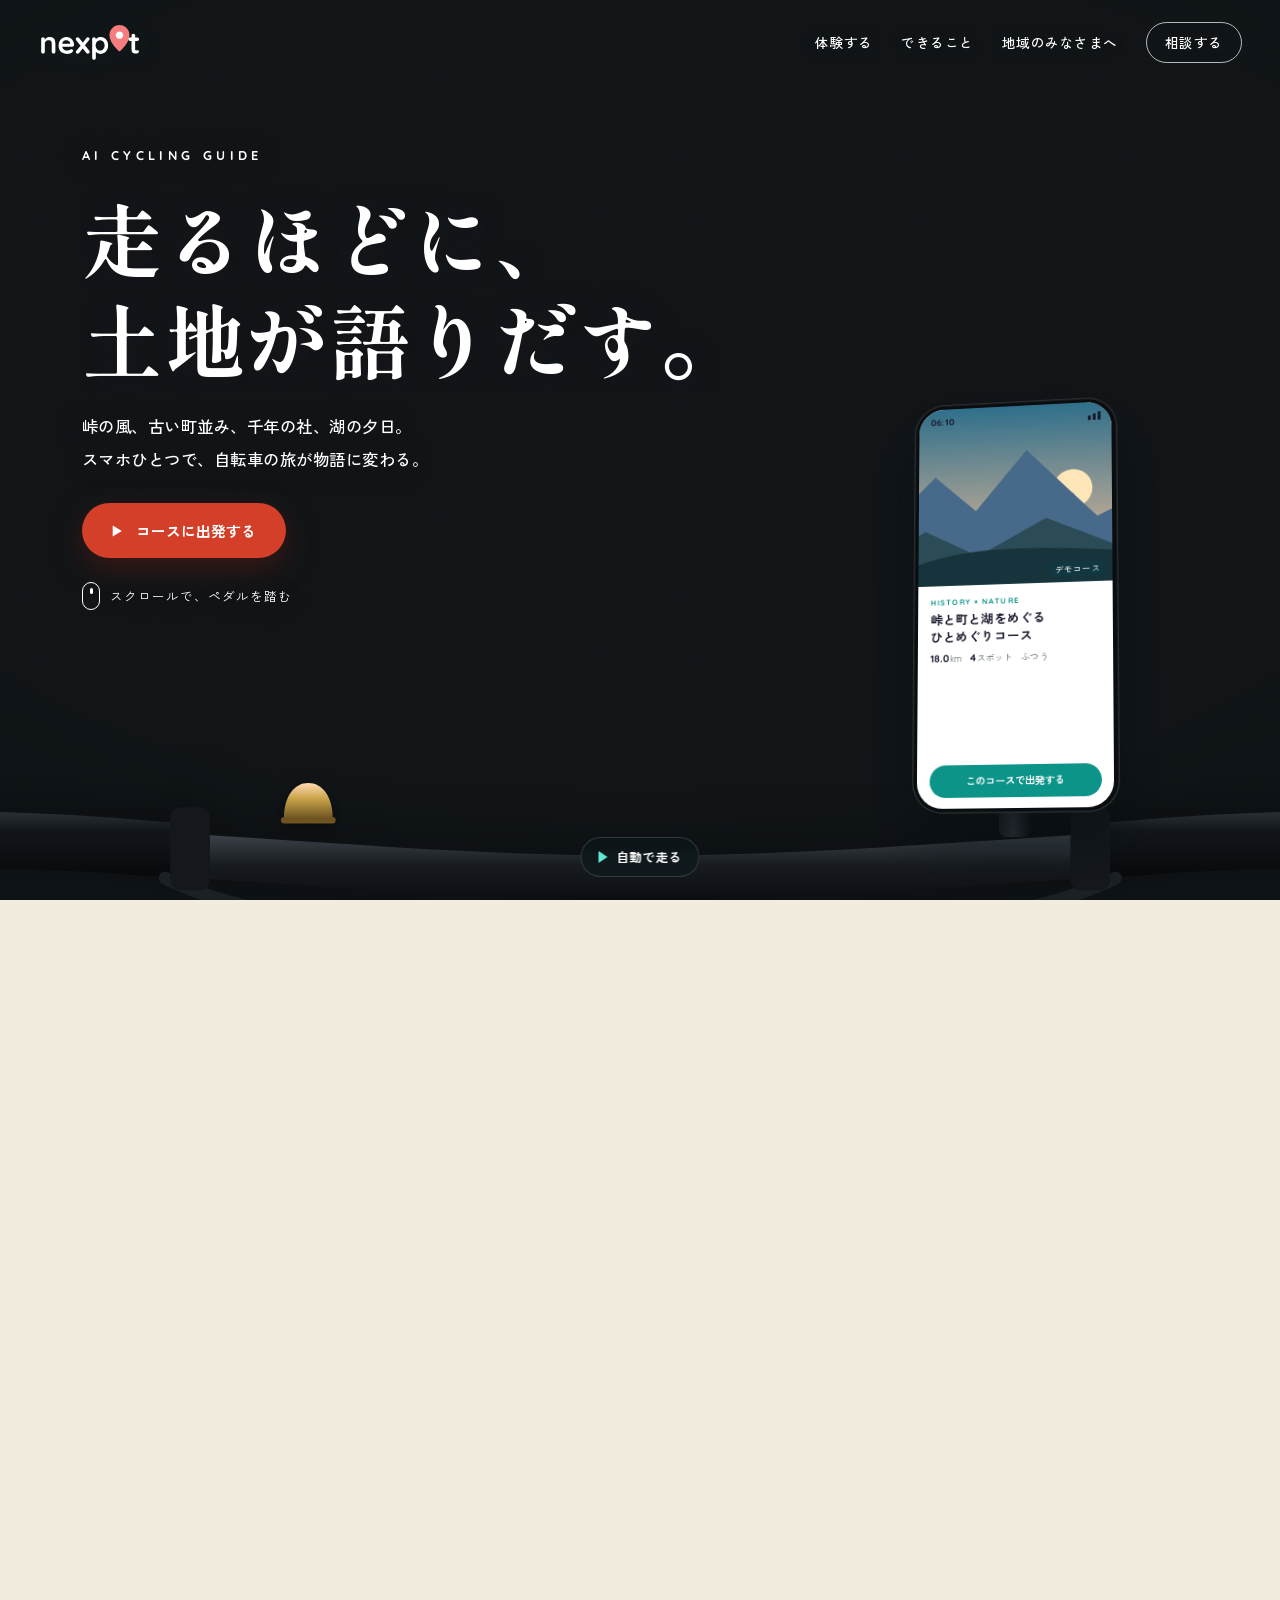
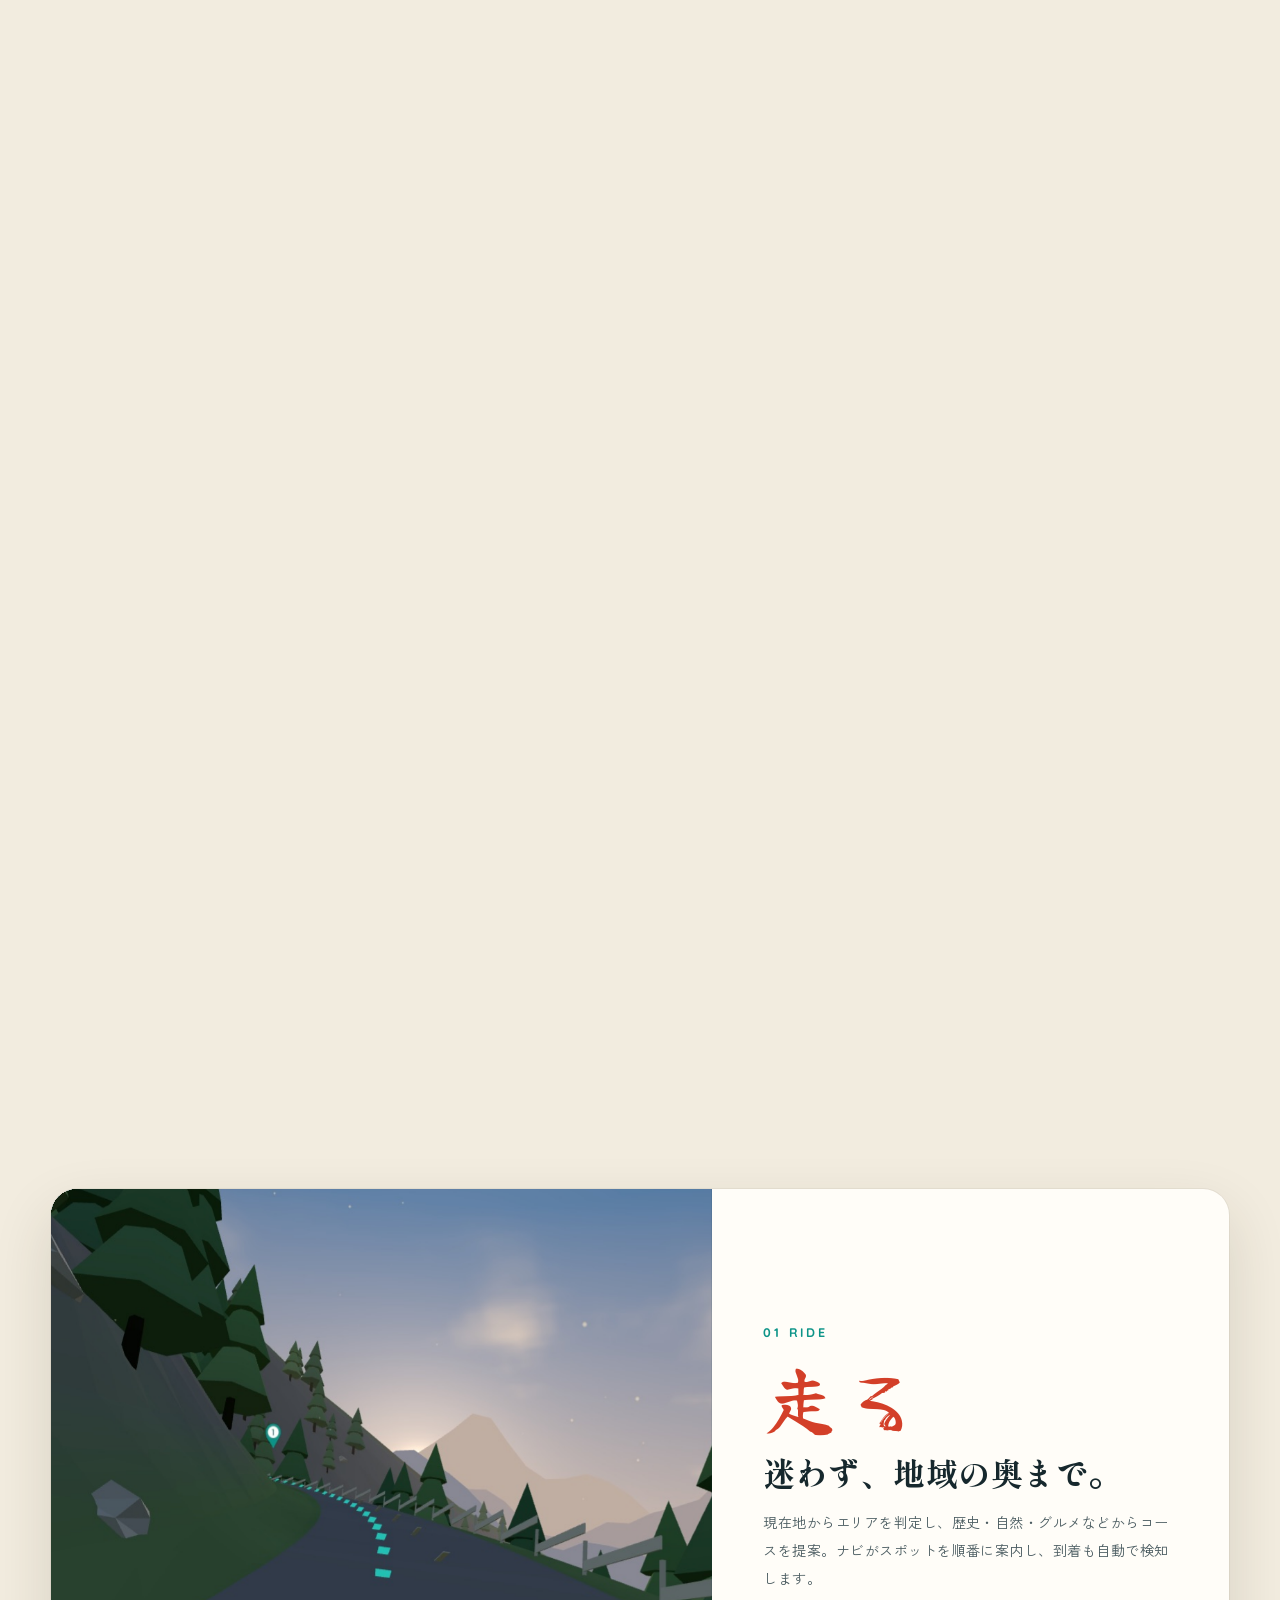
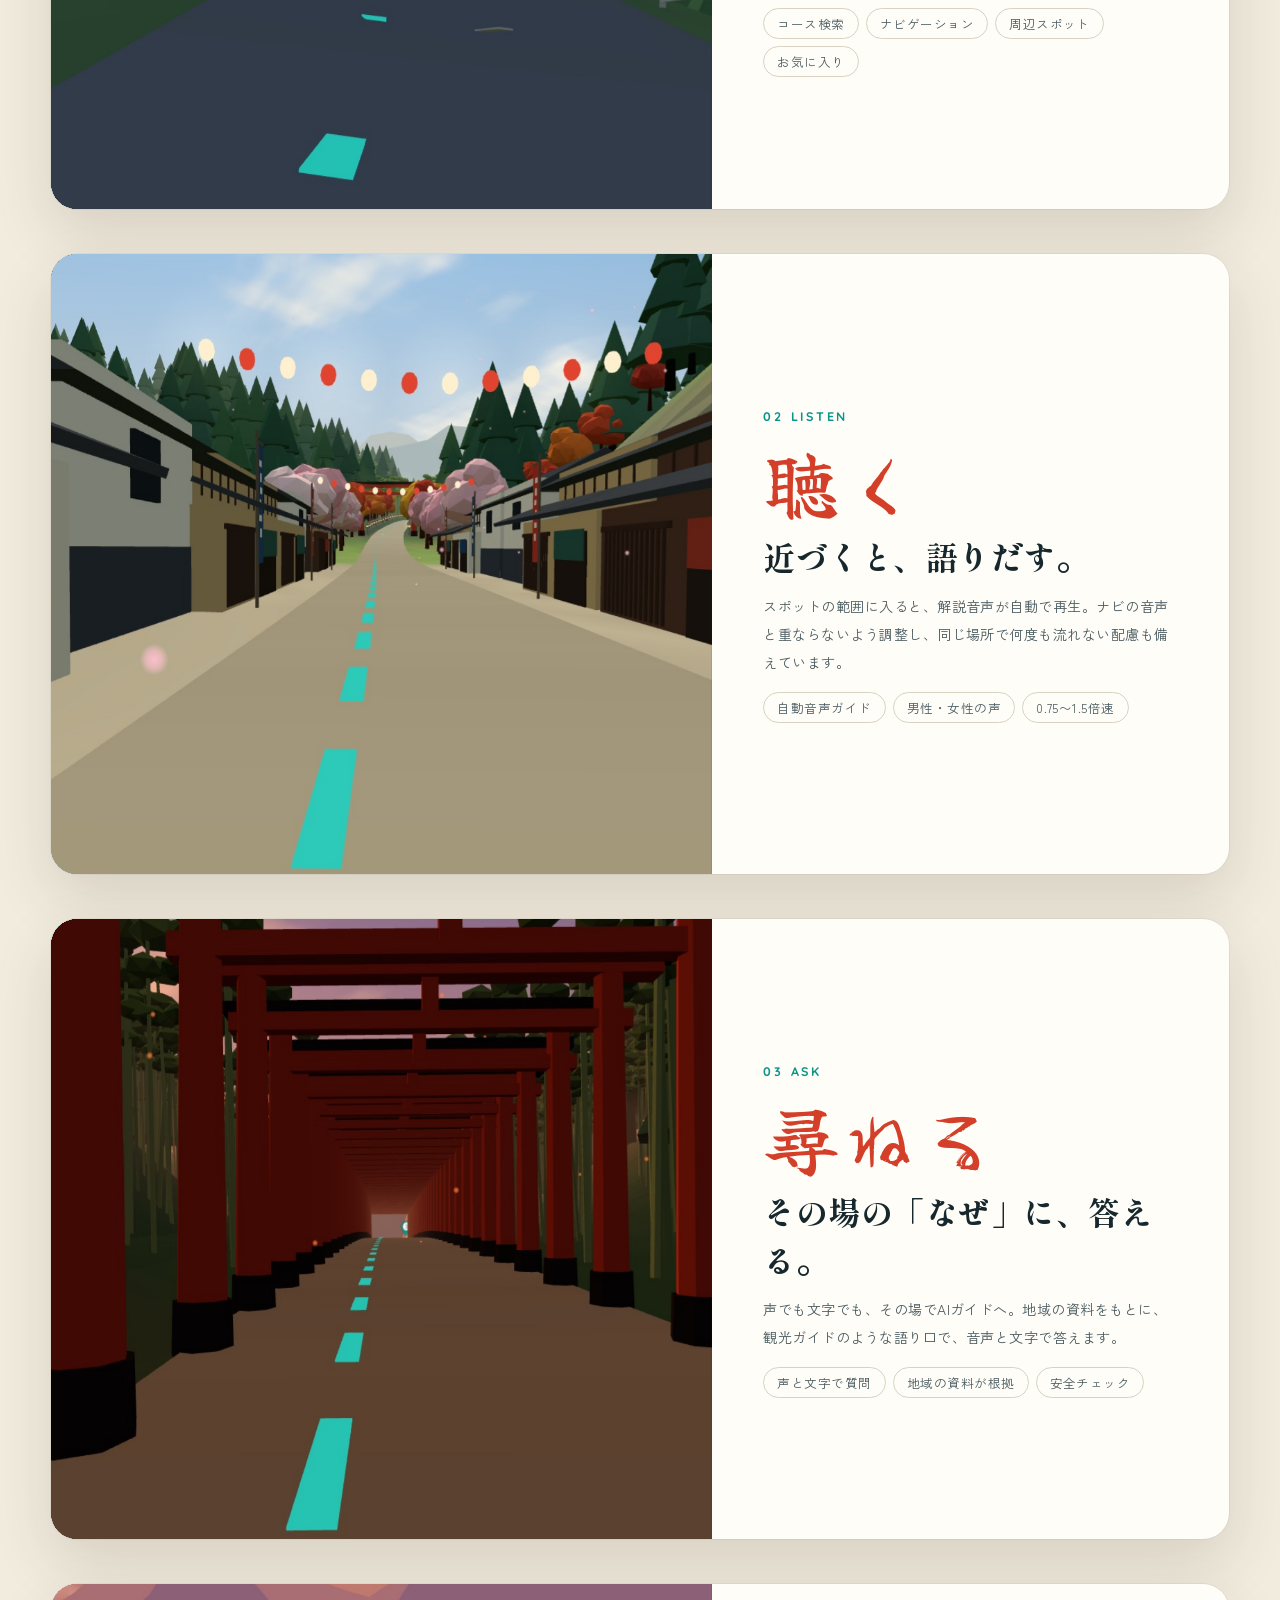
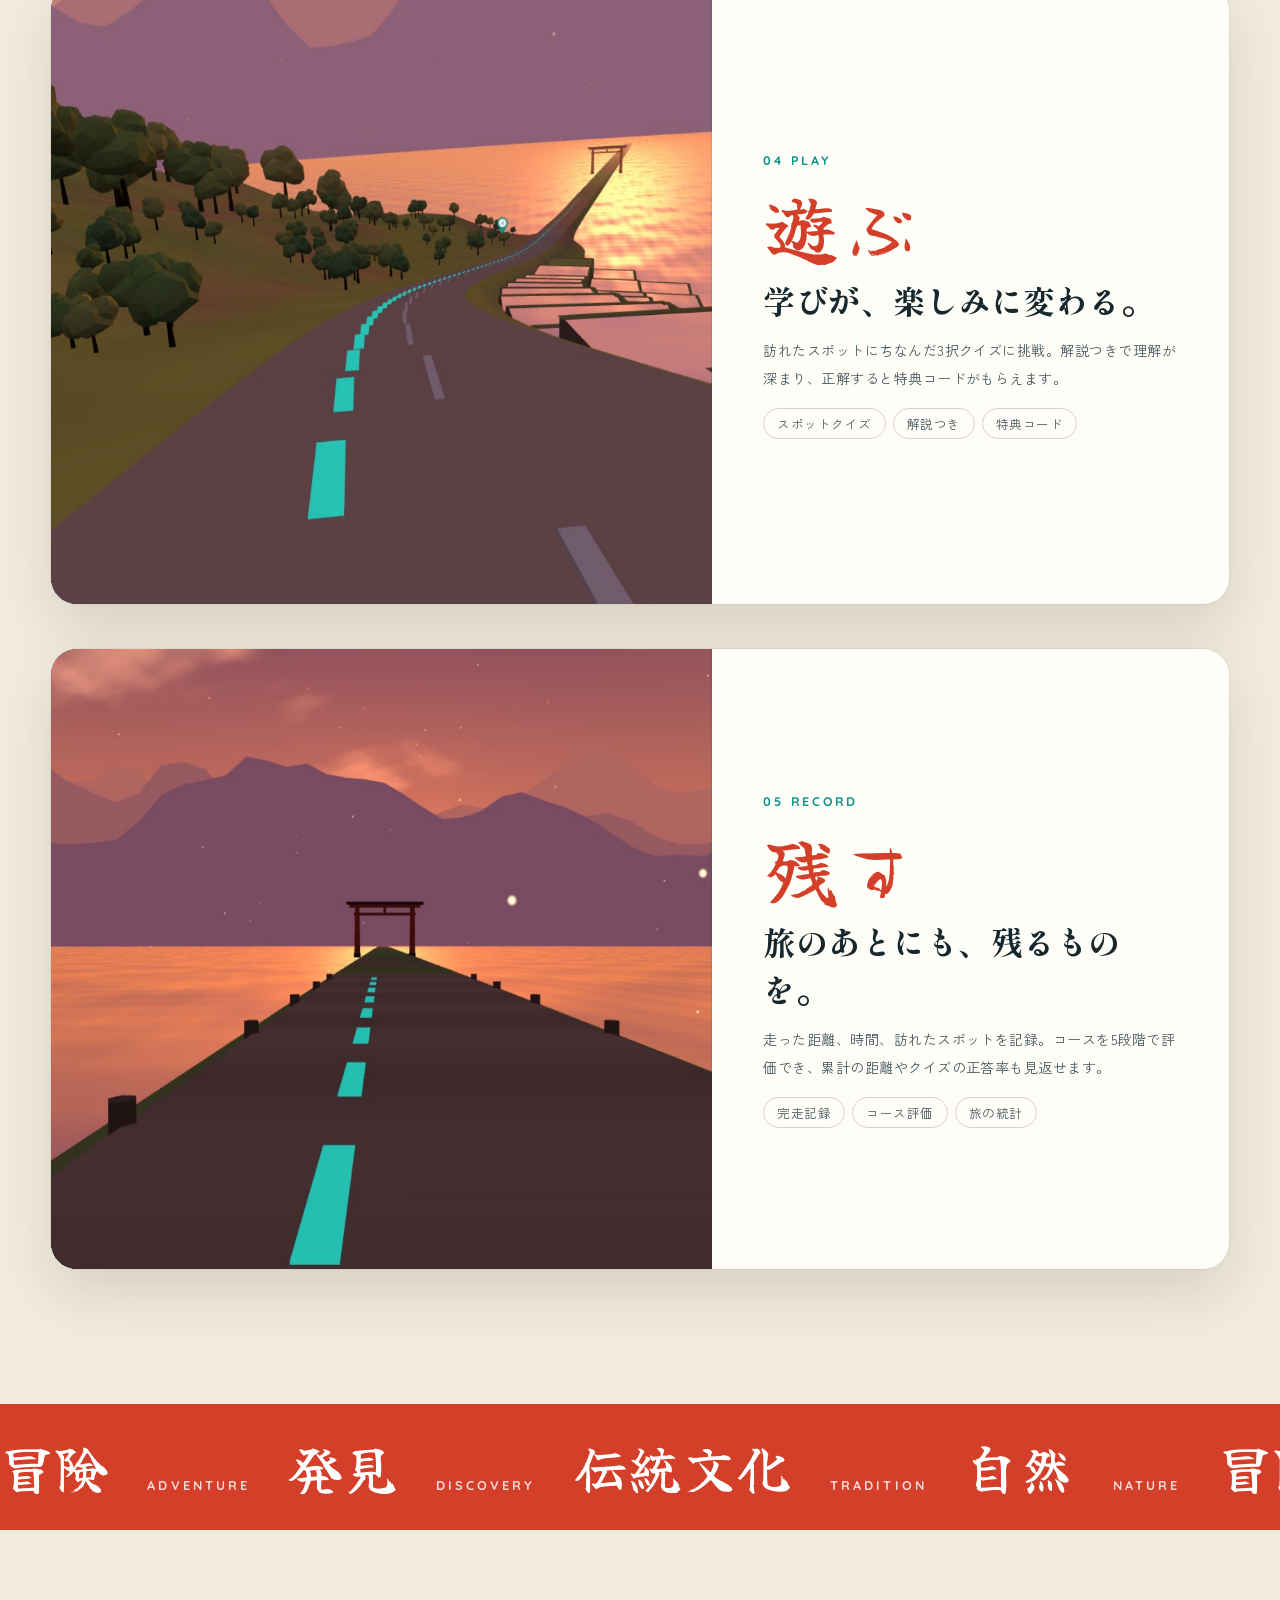
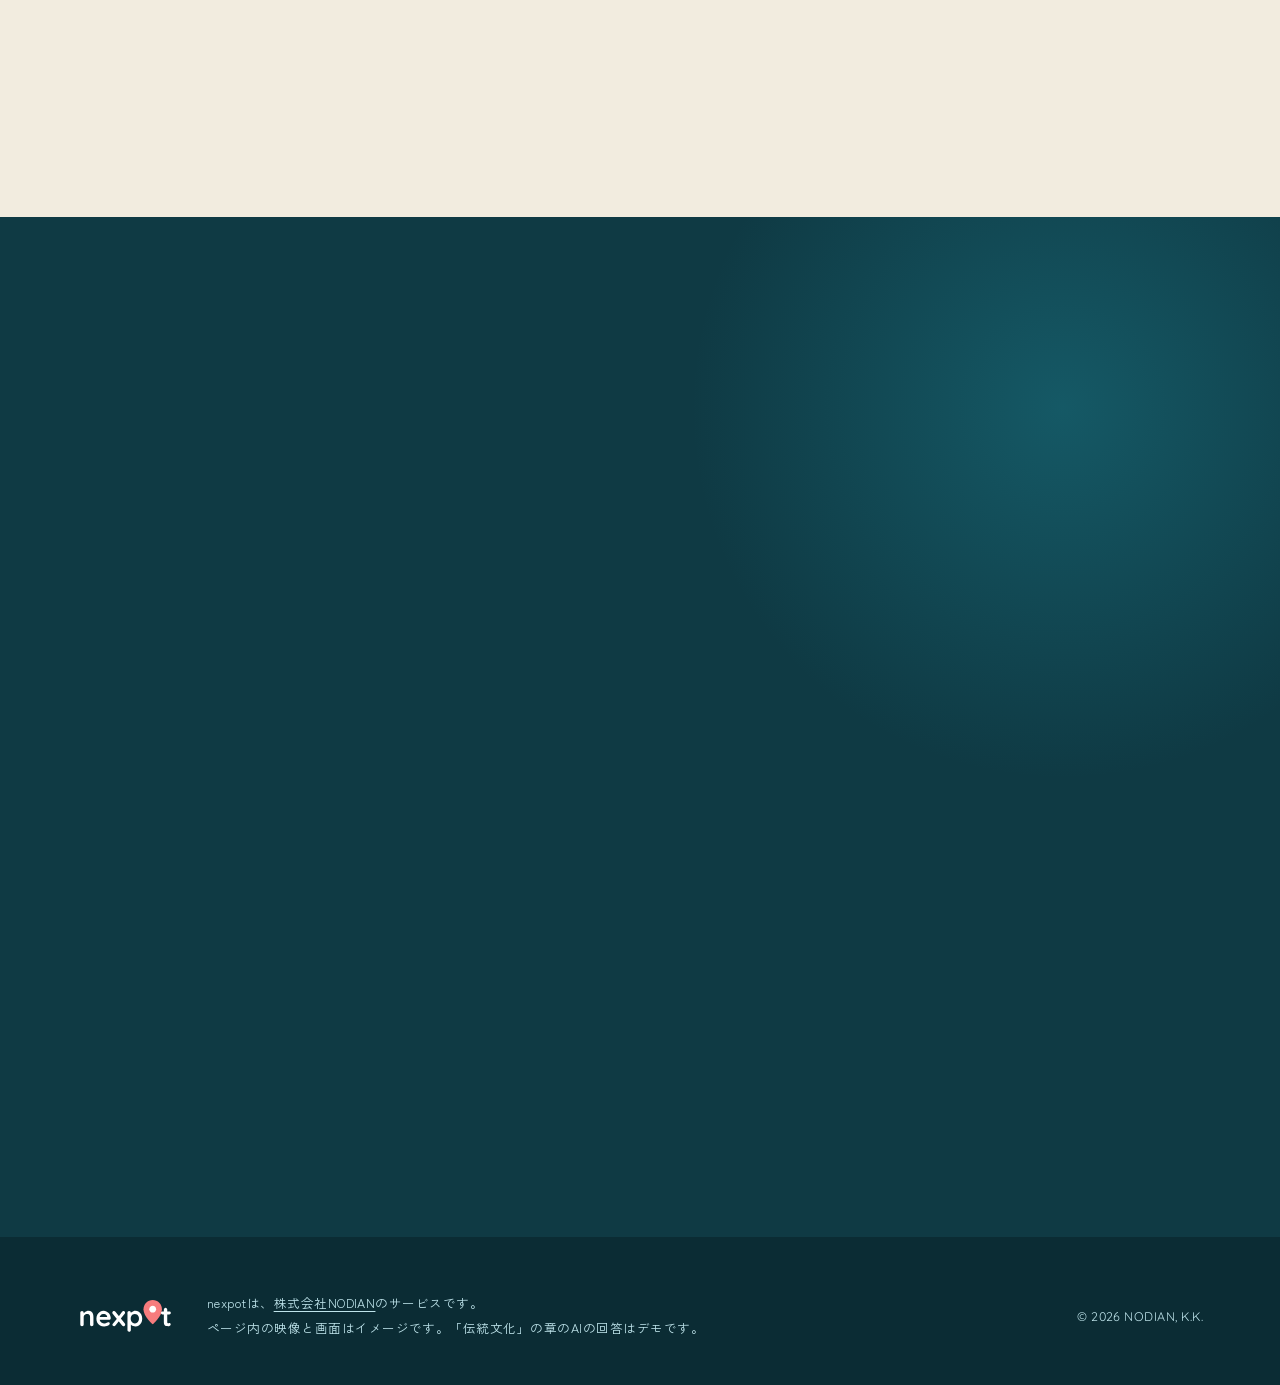
==== nexpot/index.html @ 0dee2fb8 "nexpotのサービスページを追加（/nexpot/） スクロールで一人称のライドを体験できる商品ページ。 Works CASE 01 からのリンクとREADMEの説明も追加。  Co-Authore" ====
<!DOCTYPE html>
<html lang="ja">
<head>
<meta charset="UTF-8">
<meta name="viewport" content="width=device-width, initial-scale=1, viewport-fit=cover">
<title>nexpot | 走るほどに、土地が語りだす。AI観光サイクルガイド</title>
<meta name="description" content="nexpot（ネクスポット）は、コース案内・スポットの音声解説・AIガイド・クイズをひとつにした、自転車の観光ガイドアプリです。スクロールで、冒険・発見・伝統文化・自然をめぐるライドを体験できます。">
<meta property="og:title" content="nexpot | 走るほどに、土地が語りだす。">
<meta property="og:description" content="冒険、発見、伝統文化、自然。自転車で地域をめぐるAI観光サイクルガイド。">
<meta property="og:type" content="website">
<meta property="og:image" content="https://nodi-an.com/nexpot/img/og.jpg">
<meta name="theme-color" content="#0F3A44">
<link rel="icon" href="img/logo-mark.svg" type="image/svg+xml">
<link rel="preconnect" href="https://fonts.googleapis.com">
<link rel="preconnect" href="https://fonts.gstatic.com" crossorigin>
<link href="https://fonts.googleapis.com/css2?family=Quicksand:wght@500;600;700&family=Shippori+Mincho+B1:wght@600;800&family=Yuji+Boku&family=Zen+Kaku+Gothic+New:wght@400;500;700&display=swap" rel="stylesheet">
<link rel="stylesheet" href="nexpot.css">
<script>document.documentElement.classList.add('js');</script>
</head>
<body>

<header class="top" id="top">
  <a class="top__brand" href="./" aria-label="nexpot トップへ"><img src="img/logo-mark-white.svg" alt="nexpot" width="118" height="43"></a>
  <nav class="top__nav" aria-label="ページ内">
    <a href="#ride">体験する</a>
    <a href="#features">できること</a>
    <a href="#region">地域のみなさまへ</a>
    <a class="top__cta" href="../#contact_form">相談する</a>
  </nav>
</header>

<section class="ride" id="ride" aria-label="nexpotのライド体験">
  <div class="stage" id="stage">
    <canvas id="world" aria-hidden="true"></canvas>
    <div class="grain" aria-hidden="true"></div>
    <div class="vignette" aria-hidden="true"></div>
    <div class="flash" id="flash" aria-hidden="true"></div>

    <div class="hero" id="hero">
      <p class="hero__en">AI CYCLING GUIDE</p>
      <h1 class="hero__title"><span>走るほどに、</span><span>土地が語りだす。</span></h1>
      <p class="hero__lead">峠の風、古い町並み、千年の社、湖の夕日。<br>スマホひとつで、自転車の旅が物語に変わる。</p>
      <button class="cta" id="startBtn" type="button"><svg viewBox="0 0 24 24" aria-hidden="true"><path d="M8 5.5v13l11-6.5z"/></svg>コースに出発する</button>
      <p class="hero__hint"><i aria-hidden="true"></i>スクロールで、ペダルを踏む</p>
    </div>

    <article class="chap" data-a=".045" data-b=".205">
      <p class="chap__no">01 <span>/ 04</span></p>
      <h2 class="chap__kanji">冒険</h2>
      <div class="chap__text">
        <p class="chap__en">ADVENTURE</p>
        <p class="chap__title">地図の余白へ、<br>漕ぎ出す。</p>
        <p class="chap__body">コースを選べば、ナビがスポットを順番に案内。迷わないから、もっと遠くまで行ける。</p>
      </div>
    </article>
    <article class="chap" data-a=".285" data-b=".47">
      <p class="chap__no">02 <span>/ 04</span></p>
      <h2 class="chap__kanji">発見</h2>
      <div class="chap__text">
        <p class="chap__en">DISCOVERY</p>
        <p class="chap__title">近づくと、<br>町が語りだす。</p>
        <p class="chap__body">スポットに入ると、解説音声がひとりでに流れる。スマホを取り出さなくても、物語が始まる。</p>
      </div>
    </article>
    <article class="chap" data-a=".515" data-b=".72">
      <p class="chap__no">03 <span>/ 04</span></p>
      <h2 class="chap__kanji chap__kanji--long">伝統文化</h2>
      <div class="chap__text">
        <p class="chap__en">TRADITION</p>
        <p class="chap__title">千年の「なぜ」を、<br>その場で聞く。</p>
        <p class="chap__body">気になったら、声や文字でAIガイドへ。地域の資料をもとに、ガイドのように答える。</p>
      </div>
    </article>
    <article class="chap" data-a=".755" data-b=".94">
      <p class="chap__no">04 <span>/ 04</span></p>
      <h2 class="chap__kanji">自然</h2>
      <div class="chap__text">
        <p class="chap__en">NATURE</p>
        <p class="chap__title">風の匂いまで、<br>旅の記憶に。</p>
        <p class="chap__body">クイズに答えて特典を手に入れ、走った距離も訪れた場所も、記録に残す。</p>
      </div>
    </article>

    <ol class="route" id="routeHud" aria-hidden="true">
      <li>冒険</li><li>発見</li><li>伝統</li><li>自然</li>
      <span class="route__bar"><i id="routeFill"></i></span>
    </ol>
    <p class="meter" aria-hidden="true"><b id="mKm">0.0</b><small>km</small><b id="mEl">400</b><small>m</small><b id="mClock">06:10</b></p>

    <div class="cockpit" id="cockpit">
      <svg class="bar" viewBox="0 0 1600 360" preserveAspectRatio="xMidYMax slice" aria-hidden="true">
        <defs>
          <linearGradient id="gBar" x1="0" y1="0" x2="0" y2="1"><stop offset="0" style="stop-color:var(--rim)"/><stop offset=".16" stop-color="#3a4147"/><stop offset=".55" stop-color="#171b1f"/><stop offset="1" stop-color="#0b0e11"/></linearGradient>
          <linearGradient id="gGrip" x1="0" y1="0" x2="0" y2="1"><stop offset="0" stop-color="#2c3136"/><stop offset=".3" stop-color="#12161a"/><stop offset="1" stop-color="#07090b"/></linearGradient>
          <linearGradient id="gBell" x1="0" y1="0" x2="0" y2="1"><stop offset="0" style="stop-color:var(--rim)"/><stop offset=".45" stop-color="#c9a24a"/><stop offset="1" stop-color="#6d5420"/></linearGradient>
        </defs>
        <path d="M722 372 760 262h80l38 110z" fill="#101316"/>
        <path d="M744 282h112l6 26H738z" fill="url(#gBar)"/>
        <path d="M-60 214C230 214 520 252 800 252s570-38 860-38v50c-290 0-580 40-860 40S230 264-60 264z" fill="url(#gBar)"/>
        <path d="M-60 200C60 200 150 204 262 214v64C150 268 60 266-60 266z" fill="url(#gGrip)"/>
        <path d="M1660 200c-120 0-210 4-322 14v64c112-10 202-12 322-12z" fill="url(#gGrip)"/>
        <path d="M250 278c70 34 166 54 300 50" fill="none" stroke="#1b2024" stroke-width="15" stroke-linecap="round"/>
        <path d="M1350 278c-70 34-166 54-300 50" fill="none" stroke="#1b2024" stroke-width="15" stroke-linecap="round"/>
        <rect x="256" y="196" width="46" height="96" rx="12" fill="#14181c"/>
        <rect x="1298" y="196" width="46" height="96" rx="12" fill="#14181c"/>
      </svg>
      <button class="bell" id="bell" type="button" aria-label="ベルを鳴らす">
        <svg viewBox="0 0 90 70" aria-hidden="true"><path d="M12 56C12 26 26 8 45 8s33 18 33 48z" fill="url(#gBell)"/><rect x="8" y="54" width="74" height="9" rx="4.5" fill="#6d5420"/></svg>
      </button>
      <div class="mount" aria-hidden="true"></div>

      <div class="phone" id="phone">
        <div class="screen">
          <div class="sb"><b id="sbClock">06:10</b><span class="sb__ic"><i></i><i></i><i></i></span></div>
          <div class="toast" id="toast" role="status"></div>

          <section class="sc sc--start is-on" data-sc="start">
            <div class="start__art" aria-hidden="true"><svg viewBox="0 0 240 150" preserveAspectRatio="xMidYMid slice"><defs><linearGradient id="gArt" x1="0" y1="0" x2="0" y2="1"><stop offset="0" stop-color="#2F6F8B"/><stop offset="1" stop-color="#F6C29A"/></linearGradient></defs><rect width="240" height="150" fill="url(#gArt)"/><circle cx="168" cy="72" r="16" fill="#FFE6B8"/><path d="M0 110 54 58l34 30 42-50 58 58 52-26v80H0z" fill="#47698A"/><path d="M0 128l46-24 44 22 56-30 94 40v14H0z" fill="#2B4B57"/><path d="M0 150c60-34 110-34 240-22v22z" fill="#17343C"/></svg><span>デモコース</span></div>
            <div class="start__body">
              <p class="start__tag">HISTORY × NATURE</p>
              <p class="start__title">峠と町と湖をめぐる<br>ひとめぐりコース</p>
              <ul class="start__meta"><li><b>18.0</b>km</li><li><b>4</b>スポット</li><li>ふつう</li></ul>
              <button class="pbtn" id="phoneStart" type="button">このコースで出発する</button>
            </div>
          </section>

          <section class="sc sc--nav" data-sc="nav">
            <svg class="map" id="map" viewBox="0 0 240 420" preserveAspectRatio="xMidYMid slice" aria-hidden="true"></svg>
            <div class="nav__top">
              <span class="nav__ic"><svg viewBox="0 0 24 24" aria-hidden="true"><path d="M21 3 3 10.5l7.5 3 3 7.5z"/></svg></span>
              <p><b id="navName">見晴らし峠</b><small>残り <span id="navKm">1.2</span>km ・ <span id="navMin">8</span>分</small></p>
            </div>
            <div class="nav__bottom"><small id="navIdx">スポット 1 / 4 ・ 次のスポット</small><span class="nav__ai"><i></i>AI解説 ON</span></div>
          </section>

          <section class="sc sc--audio" data-sc="audio">
            <div class="au__top">
              <p class="au__near">SPOT 2</p>
              <p class="au__name">古い町並み</p>
              <p class="au__cap" id="auCap"></p>
            </div>
            <div class="au__sheet">
              <p class="au__ttl">音声ガイド</p>
              <div class="wave" id="wave" aria-hidden="true"></div>
              <div class="au__bar"><i id="auFill"></i></div>
              <div class="au__time"><span id="auNow">0:00</span><span>1:30</span></div>
              <button class="au__play" id="auPlay" type="button" aria-label="音声を再生"><svg viewBox="0 0 24 24" aria-hidden="true"><path class="i-play" d="M8 5.5v13l11-6.5z"/><path class="i-stop" d="M7 6h4v12H7zM13 6h4v12h-4z"/></svg></button>
              <ul class="au__rate" aria-hidden="true"><li>0.75x</li><li class="on">1.0x</li><li>1.25x</li><li>1.5x</li></ul>
            </div>
          </section>

          <section class="sc sc--chat" data-sc="chat">
            <header class="ch__hd"><b><i></i>AI Guide</b><small>森のお社</small></header>
            <div class="ch__log" id="chatLog"></div>
            <div class="ch__chips" id="chatChips"></div>
          </section>

          <section class="sc sc--quiz" data-sc="quiz">
            <header class="qz__hd"><b>Quiz Challenge</b><small>湖のほとり</small></header>
            <div class="qz__bar"><i></i></div>
            <p class="qz__q">斜面に棚田がつくられてきた、いちばんの理由は？</p>
            <div class="qz__opts" id="quizOpts">
              <button type="button" data-ok="1"><i>A</i>山あいの土地でも、お米を育てるため</button>
              <button type="button"><i>B</i>湖の魚を増やすため</button>
              <button type="button"><i>C</i>馬の通り道をつくるため</button>
            </div>
            <div class="qz__res" id="quizRes">
              <p><b>正解！</b>平らな土地が少ない山あいでは、斜面を段に分けて水をためることで、米づくりが続けられてきました。</p>
              <p class="qz__code">特典コードを獲得しました<b>NXP-DEMO-2026</b></p>
            </div>
          </section>

          <section class="sc sc--done" data-sc="done">
            <p class="dn__en">COURSE COMPLETE</p>
            <p class="dn__ttl">完走、<br>おめでとう！</p>
            <ul class="dn__st"><li><b>18.0</b><small>km</small></li><li><b>4/4</b><small>スポット</small></li><li><b>12</b><small>時間の旅</small></li></ul>
            <p class="dn__q">このコースの評価は？</p>
            <div class="dn__stars" id="stars"><button type="button" aria-label="1">★</button><button type="button" aria-label="2">★</button><button type="button" aria-label="3">★</button><button type="button" aria-label="4">★</button><button type="button" aria-label="5">★</button></div>
          </section>
        </div>
      </div>
    </div>

    <button class="auto" id="autoBtn" type="button" aria-pressed="false"><span class="auto__dot"></span><span id="autoLabel">自動で走る</span></button>
  </div>
</section>

<main class="after">
  <section class="finish">
    <p class="rv">おつかれさまでした</p>
    <h2 class="rv">次は、ほんとうの<br class="sp">風の中で。</h2>
    <p class="finish__lead rv">nexpotは、コース案内、スポットの音声解説、AIガイド、クイズをひとつにした、自転車の観光ガイドアプリです。スマートフォンが、地域を知り尽くしたガイドになります。</p>
  </section>

  <section class="features" id="features" aria-label="nexpotでできること">
    <article class="fc" style="--i:0">
      <div class="fc__img"><img src="img/still-ride.jpg" alt="朝焼けの峠道をのぼる自転車の視点" loading="lazy" width="1600" height="1000"></div>
      <div class="fc__body"><p class="fc__en">01 RIDE</p><h3><span>走る</span>迷わず、地域の奥まで。</h3><p>現在地からエリアを判定し、歴史・自然・グルメなどからコースを提案。ナビがスポットを順番に案内し、到着も自動で検知します。</p><ul><li>コース検索</li><li>ナビゲーション</li><li>周辺スポット</li><li>お気に入り</li></ul></div>
    </article>
    <article class="fc" style="--i:1">
      <div class="fc__img"><img src="img/still-town.jpg" alt="提灯が連なる古い町並みの通り" loading="lazy" width="1600" height="1000"></div>
      <div class="fc__body"><p class="fc__en">02 LISTEN</p><h3><span>聴く</span>近づくと、語りだす。</h3><p>スポットの範囲に入ると、解説音声が自動で再生。ナビの音声と重ならないよう調整し、同じ場所で何度も流れない配慮も備えています。</p><ul><li>自動音声ガイド</li><li>男性・女性の声</li><li>0.75〜1.5倍速</li></ul></div>
    </article>
    <article class="fc" style="--i:2">
      <div class="fc__img"><img src="img/still-torii.jpg" alt="朱色の鳥居が連なる森の道" loading="lazy" width="1600" height="1000"></div>
      <div class="fc__body"><p class="fc__en">03 ASK</p><h3><span>尋ねる</span>その場の「なぜ」に、答える。</h3><p>声でも文字でも、その場でAIガイドへ。地域の資料をもとに、観光ガイドのような語り口で、音声と文字で答えます。</p><ul><li>声と文字で質問</li><li>地域の資料が根拠</li><li>安全チェック</li></ul></div>
    </article>
    <article class="fc" style="--i:3">
      <div class="fc__img"><img src="img/still-terrace.jpg" alt="夕暮れの棚田と湖を見おろす道" loading="lazy" width="1600" height="1000"></div>
      <div class="fc__body"><p class="fc__en">04 PLAY</p><h3><span>遊ぶ</span>学びが、楽しみに変わる。</h3><p>訪れたスポットにちなんだ3択クイズに挑戦。解説つきで理解が深まり、正解すると特典コードがもらえます。</p><ul><li>スポットクイズ</li><li>解説つき</li><li>特典コード</li></ul></div>
    </article>
    <article class="fc" style="--i:4">
      <div class="fc__img"><img src="img/still-lake.jpg" alt="湖の鳥居に沈む夕日" loading="lazy" width="1600" height="1000"></div>
      <div class="fc__body"><p class="fc__en">05 RECORD</p><h3><span>残す</span>旅のあとにも、残るものを。</h3><p>走った距離、時間、訪れたスポットを記録。コースを5段階で評価でき、累計の距離やクイズの正答率も見返せます。</p><ul><li>完走記録</li><li>コース評価</li><li>旅の統計</li></ul></div>
    </article>
  </section>

  <section class="mq" aria-hidden="true"><div class="mq__track" id="mq"><span>冒険</span><em>ADVENTURE</em><span>発見</span><em>DISCOVERY</em><span>伝統文化</span><em>TRADITION</em><span>自然</span><em>NATURE</em><span>冒険</span><em>ADVENTURE</em><span>発見</span><em>DISCOVERY</em><span>伝統文化</span><em>TRADITION</em><span>自然</span><em>NATURE</em></div></section>

  <section class="basics">
    <ul>
      <li class="rv"><b>iPhone・Android</b><span>対応予定。アプリは現在、公開に向けて準備を進めています。</span></li>
      <li class="rv"><b>日本語・English</b><span>コース情報も音声ガイドも、選んだ言語で楽しめます。</span></li>
      <li class="rv"><b>利用者は原則無料</b><span>旅する人の負担を増やさず、地域の魅力に触れてもらえます。</span></li>
      <li class="rv"><b>電波が弱くても</b><span>通信に失敗しても、ワンタップで再試行。旅が止まりません。</span></li>
    </ul>
  </section>

  <section class="region" id="region">
    <div class="region__in">
      <p class="eyebrow rv">FOR REGIONS</p>
      <h2 class="rv">地域の物語を、<br>走れる体験に。</h2>
      <p class="region__lead rv">自治体・観光事業者のみなさまへ。地域にある資料と風景から、その土地ならではのコースをつくります。</p>
      <div class="region__grid">
        <article class="rv"><h3>資料が、そのままガイドに</h3><p>地域が用意した資料をもとに、AIガイドが回答。クイズも資料からAIが作成するため、問題づくりの負担はありません。</p></article>
        <article class="rv"><h3>観光客の動きが、見える</h3><p>訪れたスポット、完走したコース、AIへの質問などを、個人を特定しない統計データとして施策の検討に活用できます。</p></article>
        <article class="rv"><h3>訪日のお客さまにも</h3><p>日本語と英語に対応。中国語・スペイン語・韓国語も順次拡大を予定しています。</p></article>
        <article class="rv"><h3>レンタサイクルとつなぐ<em>導入準備中</em></h3><p>スマートロックと連携し、QRコードで解錠。窓口を介さない貸し出し・返却を目指します。既存の車両にも取り付けできます。</p></article>
      </div>
      <a class="cta cta--light rv" href="../#contact_form">導入について相談する<svg viewBox="0 0 24 24" aria-hidden="true"><path d="M5 12h13M13 6l6 6-6 6" fill="none" stroke="currentColor" stroke-width="2.2" stroke-linecap="round" stroke-linejoin="round"/></svg></a>
    </div>
  </section>
</main>

<footer class="foot">
  <a href="./"><img src="img/logo-mark-white.svg" alt="nexpot" width="96" height="35" loading="lazy"></a>
  <p>nexpotは、<a href="../">株式会社NODIAN</a>のサービスです。<br>ページ内の映像と画面はイメージです。「伝統文化」の章のAIの回答はデモです。</p>
  <p class="foot__c">© 2026 NODIAN, K.K.</p>
</footer>

<script type="module" src="js/main.js"></script>
</body>
</html>
---- nexpot/nexpot.css ----
/* nexpot サービスページ */
html, body { background: #0F3A44; }
*, *::before, *::after { box-sizing: border-box; margin: 0; padding: 0; }

:root {
  --paper: #F2ECDF;
  --paper-2: #E9E1D0;
  --ink: #16282D;
  --ink-2: #4A5B60;
  --teal: #0D9488;
  --teal-deep: #0B7C72;
  --night: #0F3A44;
  --night-2: #0B2C34;
  --shu: #D33F28;
  --kin: #C9A24A;
  --rim: #ffd9b0;
  --mincho: "Shippori Mincho B1", "Hiragino Mincho ProN", serif;
  --gothic: "Zen Kaku Gothic New", "Hiragino Sans", sans-serif;
  --latin: "Quicksand", "Zen Kaku Gothic New", sans-serif;
  --brush: "Yuji Boku", "Shippori Mincho B1", serif;
  --ease: cubic-bezier(.16, 1, .3, 1);
}

body { font-family: var(--gothic); color: var(--ink); line-height: 1.85; letter-spacing: .03em; -webkit-font-smoothing: antialiased; overflow-x: hidden; }
img, svg { display: block; max-width: 100%; }
a { color: inherit; text-decoration: none; }
ul, ol { list-style: none; }
button { font: inherit; color: inherit; background: none; border: 0; cursor: pointer; }
:focus-visible { outline: 3px solid #5eead4; outline-offset: 3px; border-radius: 4px; }
.sp { display: none; }

/* ヘッダー */
.top { position: fixed; inset: 0 0 auto; z-index: 50; display: flex; align-items: center; justify-content: space-between; padding: clamp(14px, 2.4vh, 24px) clamp(16px, 3vw, 40px); pointer-events: none; transition: color .4s; color: #fff; }
.top a { pointer-events: auto; }
.top__brand img { width: clamp(88px, 8vw, 118px); height: auto; filter: drop-shadow(0 1px 8px rgba(10, 30, 35, .4)); transition: filter .4s; }
.top__nav { display: flex; align-items: center; gap: clamp(16px, 2.2vw, 30px); font-size: 13.5px; font-weight: 500; text-shadow: 0 1px 8px rgba(10, 30, 35, .5); }
.top__nav a { position: relative; }
.top__nav a:not(.top__cta)::after { content: ""; position: absolute; left: 0; right: 0; bottom: -3px; height: 1px; background: currentColor; transform: scaleX(0); transform-origin: left; transition: transform .35s var(--ease); }
.top__nav a:hover::after { transform: scaleX(1); }
.top__cta { padding: 7px 18px; border: 1px solid rgba(255, 255, 255, .7); border-radius: 99px; backdrop-filter: blur(6px); transition: background .25s, color .25s; }
.top__cta:hover { background: #fff; color: var(--night); text-shadow: none; }
.top__nav a:not(.top__cta) { transition: opacity .4s; }
.top.is-ride .top__nav a:not(.top__cta) { opacity: 0; pointer-events: none; }
.top.is-paper { color: var(--ink); }
.top.is-paper .top__nav { text-shadow: none; }
.top.is-paper .top__brand img { filter: invert(1) hue-rotate(180deg) brightness(.55) saturate(2); }
.top.is-paper .top__cta { border-color: var(--ink); }
.top.is-paper .top__cta:hover { background: var(--ink); color: var(--paper); }
.top.is-dark { color: #fff; }

/* ステージ */
.ride { position: relative; height: 1150vh; background: var(--paper); }
.stage { position: sticky; top: 0; height: 100vh; height: 100svh; overflow: hidden; background: #101417; will-change: clip-path; }
#world { position: absolute; inset: 0; width: 100%; height: 100%; display: block; }
.grain, .vignette, .flash { position: absolute; inset: 0; pointer-events: none; }
.grain { opacity: .13; mix-blend-mode: overlay; background-image: url("data:image/svg+xml,%3Csvg xmlns='http://www.w3.org/2000/svg' width='220' height='220'%3E%3Cfilter id='n'%3E%3CfeTurbulence type='fractalNoise' baseFrequency='.9' numOctaves='2' stitchTiles='stitch'/%3E%3CfeColorMatrix values='0 0 0 0 .5 0 0 0 0 .5 0 0 0 0 .5 0 0 0 1 0'/%3E%3C/filter%3E%3Crect width='220' height='220' filter='url(%23n)'/%3E%3C/svg%3E"); }
.vignette { background: radial-gradient(120% 90% at 50% 42%, transparent 52%, rgba(8, 18, 22, .42) 100%); }
.flash { background: #fff8ea; opacity: 0; }

/* ヒーロー */
.hero { position: absolute; left: clamp(20px, 6.4vw, 96px); top: 16vh; width: min(760px, 62vw); color: #fff; text-shadow: 0 2px 26px rgba(40, 24, 30, .4); will-change: opacity, transform; }
.hero__en { font-family: var(--latin); font-weight: 700; letter-spacing: .34em; font-size: clamp(11px, 1vw, 13px); margin-bottom: clamp(12px, 2vh, 22px); }
.hero__title { font-family: var(--mincho); font-weight: 800; font-size: clamp(38px, 6.3vw, 92px); line-height: 1.26; letter-spacing: .02em; }
.hero__title span { display: block; overflow: hidden; }
.js .hero__title span { animation: rise 1.25s var(--ease) both; }
.js .hero__title span:nth-child(2) { animation-delay: .16s; }
@keyframes rise { from { opacity: 0; transform: translateY(46%); filter: blur(10px); } to { opacity: 1; transform: none; filter: blur(0); } }
.hero__lead { margin-top: clamp(14px, 2.4vh, 26px); font-size: clamp(14px, 1.28vw, 18px); font-weight: 500; line-height: 2; }
.js .hero__lead, .js .hero .cta, .js .hero__hint, .js .hero__en { animation: fadeUp 1s var(--ease) .5s both; }
.js .hero .cta { animation-delay: .68s; }
.js .hero__hint { animation-delay: .84s; }
@keyframes fadeUp { from { opacity: 0; transform: translateY(16px); } to { opacity: 1; transform: none; } }
.cta { display: inline-flex; align-items: center; gap: 10px; margin-top: clamp(18px, 3vh, 32px); padding: 14px 30px 14px 24px; min-height: 52px; background: var(--shu); color: #fff; border-radius: 99px; font-weight: 700; font-size: clamp(14px, 1.15vw, 16px); text-shadow: none; box-shadow: 0 10px 30px rgba(120, 30, 16, .4); transition: transform .3s var(--ease), box-shadow .3s; }
.cta svg { width: 20px; height: 20px; fill: currentColor; }
.cta:hover { transform: translateY(-2px); box-shadow: 0 16px 36px rgba(120, 30, 16, .5); }
.cta--light { background: #fff; color: var(--night); padding: 15px 26px 15px 32px; box-shadow: 0 12px 34px rgba(0, 0, 0, .25); }
.hero__hint { display: flex; align-items: center; gap: 10px; margin-top: clamp(14px, 2.6vh, 26px); font-size: 12.5px; letter-spacing: .08em; }
.hero__hint i { width: 18px; height: 28px; border: 1.5px solid currentColor; border-radius: 10px; position: relative; }
.hero__hint i::after { content: ""; position: absolute; left: 50%; top: 5px; width: 3px; height: 6px; margin-left: -1.5px; background: currentColor; border-radius: 2px; animation: wheel 1.6s infinite; }
@keyframes wheel { 0% { opacity: 0; transform: translateY(-2px); } 40% { opacity: 1; } 100% { opacity: 0; transform: translateY(9px); } }

/* 章 */
.chap { position: absolute; left: clamp(20px, 5.4vw, 84px); top: 11vh; bottom: 19vh; display: flex; gap: clamp(16px, 2.2vw, 34px); align-items: flex-start; color: #fff; opacity: 0; visibility: hidden; pointer-events: none; text-shadow: 0 2px 22px rgba(12, 28, 34, .55), 0 0 2px rgba(12, 28, 34, .25); will-change: opacity, transform; }
.chap::before { content: ""; position: absolute; left: -12vw; top: -30vh; bottom: -30vh; width: 62vw; z-index: -1; background: radial-gradient(64% 58% at 28% 46%, rgba(10, 30, 36, .6), rgba(10, 30, 36, .3) 52%, transparent 76%); }
.chap__no { position: absolute; top: -2vh; left: 0; font-family: var(--latin); font-weight: 700; font-size: 13px; letter-spacing: .14em; }
.chap__no span { opacity: .62; }
.chap__kanji { font-family: var(--brush); font-weight: 400; writing-mode: vertical-rl; font-size: clamp(84px, 15.6vh, 168px); line-height: 1; letter-spacing: .06em; margin-top: 4vh; }
.chap__kanji--long { font-size: clamp(66px, 11.6vh, 124px); }
.chap .chap__kanji { white-space: nowrap; clip-path: inset(0 0 100% 0); transition: clip-path 1.25s var(--ease); }
.chap.is-in .chap__kanji { clip-path: inset(0 0 0 0); }
.chap__text { position: relative; margin-top: 5vh; width: min(340px, 25vw); }
.chap__text::before { content: ""; position: absolute; inset: -34px -60px -34px -40px; z-index: -1; background: radial-gradient(closest-side, rgba(10, 30, 36, .5), rgba(10, 30, 36, .3) 62%, transparent); opacity: 1 !important; transform: none !important; }
.chap__text > * { opacity: 0; transform: translateY(16px); transition: opacity .8s var(--ease), transform .8s var(--ease); }
.chap.is-in .chap__text > * { opacity: 1; transform: none; }
.chap.is-in .chap__text > :nth-child(2) { transition-delay: .14s; }
.chap.is-in .chap__text > :nth-child(3) { transition-delay: .28s; }
.chap__en { font-family: var(--latin); font-weight: 700; letter-spacing: .32em; font-size: 12px; }
.chap__title { font-family: var(--mincho); font-weight: 800; font-size: clamp(25px, 2.8vw, 40px); line-height: 1.45; margin-top: 10px; white-space: nowrap; }
.chap__body { margin-top: 12px; font-size: clamp(13.5px, 1.05vw, 15.5px); font-weight: 500; line-height: 1.95; }

/* 計器 */
.route { position: absolute; left: 50%; top: clamp(20px, 3.2vh, 32px); transform: translateX(-50%); display: flex; gap: clamp(36px, 5vw, 72px); color: #fff; font-family: var(--mincho); font-weight: 800; font-size: 12.5px; text-shadow: 0 1px 8px rgba(10, 30, 35, .6); opacity: 0; transition: opacity .5s; }
.route.is-on { opacity: 1; }
.route li { position: relative; padding-bottom: 12px; opacity: .6; transition: opacity .4s; }
.route li.is-on { opacity: 1; }
.route li::after { content: ""; position: absolute; left: 50%; bottom: -4px; width: 7px; height: 7px; margin-left: -3.5px; border-radius: 50%; background: #fff; box-shadow: 0 0 0 2px rgba(255, 255, 255, .25); z-index: 1; }
.route__bar { position: absolute; left: -6px; right: -6px; bottom: -1px; height: 2px; background: rgba(255, 255, 255, .34); }
.route__bar i { display: block; height: 100%; width: 100%; background: #5eead4; transform-origin: left; transform: scaleX(0); }
.meter { position: absolute; left: clamp(20px, 5.4vw, 84px); bottom: clamp(70px, 11vh, 118px); color: #fff; font-family: var(--latin); text-shadow: 0 1px 10px rgba(10, 30, 35, .65); display: flex; align-items: baseline; gap: 4px; opacity: 0; transition: opacity .5s; z-index: 3; }
.meter.is-on { opacity: 1; }
.meter b { font-weight: 700; font-size: clamp(17px, 1.7vw, 23px); font-variant-numeric: tabular-nums; }
.meter small { font-size: 11px; font-weight: 600; margin-right: 12px; opacity: .85; }

/* ハンドルとスマホ */
.cockpit { position: absolute; left: 0; right: 0; bottom: 0; height: 100%; pointer-events: none; will-change: transform; transform-origin: 50% 100%; }
.bar { position: absolute; left: -4%; right: -4%; bottom: -5.4vh; width: 108%; height: clamp(150px, 27vh, 300px); max-width: none; filter: drop-shadow(0 -6px 26px rgba(0, 0, 0, .34)); }
.bell { position: absolute; left: 21.5%; bottom: calc(9.1vw - 5.4vh + 3px); width: clamp(52px, 5.2vw, 78px); pointer-events: auto; transition: transform .2s; filter: drop-shadow(0 3px 8px rgba(0, 0, 0, .4)); }
.bell:hover { transform: translateY(-2px); }
.bell.is-ring { animation: ring .55s ease; }
@keyframes ring { 20% { transform: rotate(-11deg); } 45% { transform: rotate(9deg); } 70% { transform: rotate(-5deg); } }
.mount { position: absolute; right: calc(12.5vw + clamp(178px, 16.4vw, 248px) / 2 - 16px); bottom: clamp(28px, 7vh, 80px); width: 32px; height: 90px; background: linear-gradient(90deg, #1b2024, #2c3238 45%, #101317); border-radius: 8px; }
.phone { --w: clamp(178px, 16.4vw, 248px); --h: calc(var(--w) * 2.03); position: absolute; right: 12.5vw; bottom: clamp(52px, 9.6vh, 104px); width: var(--w); height: var(--h); padding: calc(var(--w) * .026); background: #0a0d0f; border-radius: calc(var(--w) * .15); box-shadow: 0 30px 60px rgba(4, 12, 16, .5), 0 0 0 1.5px rgba(255, 255, 255, .13) inset; pointer-events: auto; transform: perspective(1200px) rotateX(5deg) rotateY(-7deg); transform-origin: 50% 100%; touch-action: pan-y; }
.screen { position: relative; width: 100%; height: 100%; border-radius: calc(var(--w) * .125); overflow: hidden; background: #fff; color: #1A1A2E; font-size: calc(var(--w) * .0522); line-height: 1.55; letter-spacing: .01em; }
.sb { position: absolute; z-index: 6; inset: 0 0 auto; display: flex; align-items: center; justify-content: space-between; padding: .68em 1.25em 0; font-family: var(--latin); font-size: .86em; pointer-events: none; }
.sb__ic { display: flex; gap: 2px; align-items: flex-end; }
.sb__ic i { width: 3px; background: currentColor; border-radius: 1px; height: 5px; }
.sb__ic i:nth-child(2) { height: 7px; } .sb__ic i:nth-child(3) { height: 9px; }
.screen[data-tint="light"] .sb { color: #fff; }
.toast { position: absolute; z-index: 7; left: .7em; right: .7em; top: 2.5em; padding: .6em .85em; background: rgba(15, 58, 68, .94); color: #fff; font-weight: 700; font-size: .88em; border-radius: 1.1em; opacity: 0; transform: translateY(-120%); transition: opacity .35s, transform .5s var(--ease); pointer-events: none; }
.toast.is-on { opacity: 1; transform: none; }
.sc { position: absolute; inset: 0; opacity: 0; visibility: hidden; transition: opacity .5s, visibility .5s; display: flex; flex-direction: column; }
.sc.is-on { opacity: 1; visibility: visible; }

.start__art { position: relative; height: 45%; flex: none; }
.start__art svg { width: 100%; height: 100%; }
.start__art span { position: absolute; right: .8em; bottom: .7em; font-size: .78em; color: #fff; background: rgba(15, 58, 68, .7); padding: .1em .7em; border-radius: 1em; }
.start__body { padding: 1em 1.15em; flex: 1; display: flex; flex-direction: column; }
.start__tag { font-family: var(--latin); font-weight: 700; font-size: .72em; letter-spacing: .14em; color: var(--teal); }
.start__title { font-weight: 700; font-size: 1.16em; line-height: 1.45; margin-top: .2em; }
.start__meta { display: flex; gap: .95em; margin-top: .55em; color: #5C6A70; font-size: .84em; }
.start__meta b { font-family: var(--latin); color: #1A1A2E; font-size: 1.14em; margin-right: .12em; }
.pbtn { margin-top: auto; width: 100%; padding: .8em .4em; background: var(--teal); color: #fff; font-weight: 700; border-radius: 2em; font-size: .95em; }

.map { position: absolute; inset: 0; width: 100%; height: 100%; max-width: none; }
.nav__top { position: absolute; left: .7em; right: .7em; top: 2.5em; display: flex; gap: .7em; align-items: center; padding: .65em .8em; background: #fff; border-radius: 1em; box-shadow: 0 .4em 1.4em rgba(16, 42, 40, .16); }
.nav__ic { width: 2.5em; height: 2.5em; flex: none; display: grid; place-items: center; background: #E0F5F3; border-radius: .8em; }
.nav__ic svg { width: 1.35em; fill: var(--teal); }
.nav__top p { line-height: 1.32; }
.nav__top b { display: block; font-size: 1.14em; }
.nav__top small { color: #5C6A70; font-size: .84em; font-variant-numeric: tabular-nums; }
.nav__bottom { position: absolute; left: .7em; right: .7em; bottom: .8em; display: flex; flex-direction: column; gap: .5em; align-items: flex-end; }
.nav__bottom small { order: 2; width: 100%; background: #fff; padding: .55em .85em; border-radius: 1em; font-size: .84em; color: #5C6A70; box-shadow: 0 .3em 1em rgba(16, 42, 40, .12); }
.nav__ai { background: var(--teal); color: #fff; font-weight: 700; font-size: .84em; padding: .34em .85em; border-radius: 2em; display: inline-flex; gap: .4em; align-items: center; }
.nav__ai i { width: .6em; height: .6em; border-radius: 50%; background: #6dff9a; }

.sc--audio { background: linear-gradient(170deg, #0F3A44, #17707E); color: #fff; }
.au__top { padding: 2.8em 1.15em .8em; flex: 1; min-height: 0; }
.au__near { font-family: var(--latin); font-weight: 700; font-size: .72em; letter-spacing: .2em; color: #8fe9dc; }
.au__name { font-family: var(--mincho); font-weight: 800; font-size: 1.42em; }
.au__cap { margin-top: .5em; font-size: .9em; line-height: 1.7; min-height: 6.6em; }
.au__cap span { opacity: .28; transition: opacity .5s; }
.au__cap span.is-on { opacity: 1; }
.au__sheet { background: #fff; color: #1A1A2E; padding: .85em 1.15em 1em; border-radius: 1.3em 1.3em 0 0; }
.au__ttl { font-weight: 700; font-size: .92em; }
.wave { display: flex; gap: 2px; align-items: center; height: 2.2em; margin-top: .3em; justify-content: center; }
.wave i { width: 2.4%; background: linear-gradient(var(--teal), #5fc9bd); border-radius: 2px; height: 30%; animation: bars 1.1s ease-in-out infinite alternate; animation-delay: calc(var(--d) * -1s); }
@keyframes bars { to { height: 100%; } }
.au__bar { height: .26em; background: #E7EEEC; border-radius: 1em; overflow: hidden; margin-top: .3em; }
.au__bar i { display: block; height: 100%; background: var(--teal); width: 100%; transform: scaleX(0); transform-origin: left; }
.au__time { display: flex; justify-content: space-between; font-size: .72em; color: #5C6A70; font-family: var(--latin); margin-top: .2em; }
.au__play { display: grid; place-items: center; width: 3em; height: 3em; margin: .15em auto .4em; background: var(--teal); border-radius: 50%; color: #fff; box-shadow: 0 .4em 1em rgba(13, 148, 136, .34); }
.au__play svg { width: 1.45em; fill: currentColor; }
.au__play .i-stop { display: none; }
.au__play.is-on .i-stop { display: block; } .au__play.is-on .i-play { display: none; }
.au__rate { display: flex; gap: .35em; justify-content: center; font-family: var(--latin); font-size: .68em; color: #5C6A70; }
.au__rate li { padding: .1em .55em; border: 1px solid #E2ECEA; border-radius: 1em; }
.au__rate .on { color: var(--teal); border-color: var(--teal); background: #E0F5F3; font-weight: 700; }

.ch__hd { padding: 2.5em 1.1em .55em; border-bottom: 1px solid #EEF2F1; flex: none; }
.ch__hd b { font-family: var(--latin); font-size: 1.14em; display: flex; gap: .4em; align-items: center; }
.ch__hd b i { width: .6em; height: .6em; border-radius: 50%; background: #79d29a; }
.ch__hd small { color: #5C6A70; font-size: .8em; }
.ch__log { flex: 1; min-height: 0; overflow-y: auto; padding: .7em .8em; display: flex; flex-direction: column; gap: .5em; background: #FBFCFC; scrollbar-width: none; }
.ch__log::-webkit-scrollbar { display: none; }
.msg { max-width: 88%; padding: .5em .75em; border-radius: 1em; font-size: .9em; line-height: 1.6; animation: pop .35s var(--ease) both; }
.msg.ai { background: #fff; box-shadow: 0 .15em .7em rgba(16, 42, 40, .09); border-top-left-radius: .25em; align-self: flex-start; }
.msg.me { background: var(--teal); color: #fff; border-top-right-radius: .25em; align-self: flex-end; }
.msg.typing { display: flex; gap: .3em; padding: .75em .85em; }
.msg.typing i { width: .4em; height: .4em; background: #A9B7B4; border-radius: 50%; animation: dot 1s infinite; }
.msg.typing i:nth-child(2) { animation-delay: .15s; } .msg.typing i:nth-child(3) { animation-delay: .3s; }
@keyframes dot { 40% { transform: translateY(-.25em); } }
@keyframes pop { from { opacity: 0; transform: translateY(.5em) scale(.97); } to { opacity: 1; transform: none; } }
.ch__chips { flex: none; display: flex; flex-direction: column; gap: .32em; padding: .55em .7em .85em; border-top: 1px solid #EEF2F1; background: #fff; }
.ch__chips button { text-align: left; font-size: .84em; padding: .34em .75em; color: var(--teal-deep); background: #E0F5F3; border-radius: 1em; font-weight: 700; transition: background .2s; }
.ch__chips button:hover { background: #cdeeea; }
.ch__chips button:disabled { opacity: .45; }

.sc--quiz { padding: 2.5em 1.05em .9em; background: #fff; }
.qz__hd b { font-family: var(--latin); font-size: 1.1em; display: block; }
.qz__hd small { color: var(--teal); font-weight: 700; font-size: .82em; }
.qz__bar { height: .3em; background: #EAEFEE; border-radius: 1em; margin-top: .45em; overflow: hidden; }
.qz__bar i { display: block; height: 100%; width: 100%; background: var(--teal); }
.qz__q { font-weight: 700; margin-top: .65em; line-height: 1.5; }
.qz__opts { display: grid; gap: .4em; margin-top: .55em; }
.qz__opts button { display: flex; gap: .5em; align-items: center; text-align: left; padding: .42em .55em; border: 1.5px solid #E7ECEB; border-radius: .9em; font-size: .86em; font-weight: 700; line-height: 1.38; background: #fff; transition: border-color .2s, background .2s; }
.qz__opts button:hover { border-color: var(--teal); }
.qz__opts i { flex: none; width: 1.75em; height: 1.75em; display: grid; place-items: center; font-style: normal; font-family: var(--latin); color: var(--teal); background: #F0F6F5; border-radius: 50%; }
.qz__opts .is-ok { border-color: var(--teal); background: #E0F5F3; }
.qz__opts .is-ng { border-color: #F4B9A8; background: #FDF0EC; }
.qz__res { margin-top: .55em; font-size: .8em; line-height: 1.55; color: #3e4c50; opacity: 0; transform: translateY(.5em); transition: opacity .4s, transform .4s var(--ease); }
.qz__res.is-on { opacity: 1; transform: none; }
.qz__res b { color: var(--teal-deep); margin-right: .3em; }
.qz__code { margin-top: .3em; padding: .35em .6em; background: #FFF7E3; border-radius: .7em; }
.qz__code b { display: block; font-family: var(--latin); color: #8A5E12; letter-spacing: .06em; }

.sc--done { padding: 3em 1.15em 1em; background: linear-gradient(165deg, #1f2359, #7a4a7c 62%, #f09a66); color: #fff; }
.dn__en { font-family: var(--latin); font-weight: 700; font-size: .72em; letter-spacing: .2em; color: #ffd9b0; }
.dn__ttl { font-family: var(--mincho); font-weight: 800; font-size: 1.82em; line-height: 1.38; margin-top: .25em; }
.dn__st { display: grid; grid-template-columns: repeat(3, 1fr); gap: .35em; margin-top: 1em; }
.dn__st li { background: rgba(255, 255, 255, .15); padding: .5em .3em; border-radius: .8em; text-align: center; line-height: 1.25; }
.dn__st b { font-family: var(--latin); font-size: 1.22em; display: block; }
.dn__st small { font-size: .68em; }
.dn__q { margin-top: auto; font-size: .86em; }
.dn__stars { display: flex; gap: .15em; margin-top: .15em; font-size: 1.62em; color: rgba(255, 255, 255, .38); }
.dn__stars button { line-height: 1; transition: color .2s, transform .2s; }
.dn__stars button.is-on { color: #ffd166; transform: scale(1.08); }

.map .lnd { fill: #dfe9df; }
.map .blk { fill: #d3e0d3; }
.map .rd { stroke: #f4f8f4; stroke-width: 3; fill: none; }
.map .rt { fill: none; stroke: var(--teal); stroke-width: 3.2; stroke-linecap: round; stroke-dasharray: 2 6; opacity: .55; }
.map .rtd { fill: none; stroke: var(--teal); stroke-width: 3.6; stroke-linecap: round; }
.map .me { fill: var(--teal); stroke: #fff; stroke-width: 3; }
.map .halo { fill: rgba(13, 148, 136, .18); }
.map .pin { fill: #fff; stroke: var(--teal); stroke-width: 2.4; }
.map .pin.is-done { fill: var(--teal); }
.map text { font-family: var(--latin); font-size: 9.5px; font-weight: 700; fill: var(--teal); text-anchor: middle; }
.map .is-done + text { fill: #fff; }

/* 自動走行 */
.auto { position: absolute; left: 50%; bottom: clamp(14px, 2.6vh, 26px); transform: translateX(-50%); display: inline-flex; align-items: center; gap: 9px; min-height: 40px; padding: 7px 18px; color: #fff; font-size: 12.5px; font-weight: 700; border-radius: 99px; background: rgba(12, 24, 28, .56); backdrop-filter: blur(8px); box-shadow: 0 0 0 1px rgba(255, 255, 255, .16) inset; z-index: 4; transition: background .25s; }
.auto:hover { background: rgba(12, 24, 28, .78); }
.auto__dot { width: 0; height: 0; border-left: 9px solid #5eead4; border-top: 6px solid transparent; border-bottom: 6px solid transparent; }
.auto[aria-pressed="true"] .auto__dot { width: 9px; height: 11px; border: 0; border-left: 3px solid #5eead4; border-right: 3px solid #5eead4; }

/* ライドのあと */
.after { background: var(--paper); position: relative; }
.finish { padding: clamp(40px, 8vh, 90px) clamp(20px, 7vw, 110px) clamp(70px, 14vh, 150px); text-align: center; }
.finish > p:first-child { font-weight: 700; color: var(--teal-deep); letter-spacing: .14em; font-size: 14px; }
.finish h2 { font-family: var(--mincho); font-weight: 800; font-size: clamp(34px, 6.2vw, 92px); line-height: 1.36; margin-top: 16px; }
.finish__lead { max-width: 680px; margin: clamp(18px, 3vh, 30px) auto 0; font-size: clamp(14.5px, 1.2vw, 17px); color: var(--ink-2); line-height: 2.1; }

.rv { opacity: 0; transform: translateY(26px); transition: opacity 1s var(--ease), transform 1s var(--ease); }
.rv.in { opacity: 1; transform: none; }
html:not(.js) .rv { opacity: 1; transform: none; }

#features, #region { scroll-margin-top: 70px; }
.features { padding: 0 clamp(14px, 4vw, 60px) clamp(50px, 10vh, 110px); }
.fc { position: sticky; top: calc(84px + var(--i) * 14px); min-height: min(76vh, 620px); margin: 0 auto clamp(22px, 5vh, 56px); max-width: 1240px; display: grid; grid-template-columns: 1.28fr 1fr; background: #fffdf8; border-radius: 26px; overflow: hidden; box-shadow: 0 24px 60px rgba(50, 40, 20, .14), 0 0 0 1px rgba(50, 40, 20, .05); transform-origin: 50% 0; will-change: transform; }
.fc__img { position: relative; overflow: hidden; background: var(--night); min-height: 280px; }
.fc__img img { position: absolute; inset: -6% 0; width: 100%; height: 112%; object-fit: cover; will-change: transform; }
.fc__body { padding: clamp(24px, 4vw, 60px); display: flex; flex-direction: column; justify-content: center; }
.fc__en { font-family: var(--latin); font-weight: 700; color: var(--teal); letter-spacing: .22em; font-size: 12.5px; }
.fc h3 { font-family: var(--mincho); font-weight: 800; font-size: clamp(22px, 2.5vw, 34px); line-height: 1.5; margin-top: 8px; }
.fc h3 span { display: block; font-family: var(--brush); font-weight: 400; font-size: clamp(46px, 6vw, 84px); line-height: 1.2; color: var(--shu); margin-bottom: 4px; }
.fc__body > p:not(.fc__en) { margin-top: 12px; color: var(--ink-2); font-size: clamp(14px, 1.08vw, 16px); line-height: 2; }
.fc ul { display: flex; flex-wrap: wrap; gap: 7px; margin-top: 16px; }
.fc li { font-size: 12.5px; padding: 3px 13px; border: 1px solid #d9d2c1; border-radius: 99px; color: var(--ink-2); }

.mq { overflow: hidden; padding: clamp(18px, 3.4vh, 36px) 0; background: var(--shu); color: #fff; }
.mq__track { display: flex; align-items: baseline; gap: clamp(20px, 3vw, 44px); width: max-content; animation: mq 34s linear infinite; }
.mq span { font-family: var(--brush); font-size: clamp(30px, 4.2vw, 58px); line-height: 1.2; }
.mq em { font-style: normal; font-family: var(--latin); font-weight: 700; letter-spacing: .24em; font-size: clamp(11px, 1vw, 14px); opacity: .8; }
@keyframes mq { to { transform: translateX(-50%); } }

.basics { padding: clamp(50px, 10vh, 110px) clamp(20px, 6vw, 90px); }
.basics ul { max-width: 1160px; margin: 0 auto; display: grid; grid-template-columns: repeat(4, 1fr); gap: clamp(16px, 2.4vw, 34px); }
.basics li { padding-top: 16px; border-top: 2px solid var(--ink); }
.basics b { display: block; font-family: var(--mincho); font-weight: 800; font-size: clamp(17px, 1.6vw, 22px); line-height: 1.5; }
.basics span { display: block; margin-top: 7px; font-size: 13.5px; color: var(--ink-2); line-height: 1.9; }

.region { background: var(--night); color: #fff; padding: clamp(70px, 14vh, 150px) clamp(20px, 6vw, 90px); position: relative; overflow: hidden; }
.region::before { content: ""; position: absolute; right: -12vw; top: -20vh; width: 58vw; height: 58vw; border-radius: 50%; background: radial-gradient(closest-side, rgba(32, 148, 166, .34), transparent); }
.region__in { position: relative; max-width: 1160px; margin: 0 auto; }
.eyebrow { font-family: var(--latin); font-weight: 700; letter-spacing: .3em; font-size: 12.5px; color: #8fe9dc; }
.region h2 { font-family: var(--mincho); font-weight: 800; font-size: clamp(32px, 5vw, 70px); line-height: 1.34; margin-top: 12px; }
.region__lead { max-width: 620px; margin-top: 18px; color: #BFE4EB; font-size: clamp(14.5px, 1.2vw, 17px); }
.region__grid { display: grid; grid-template-columns: repeat(2, 1fr); gap: clamp(12px, 1.6vw, 20px); margin-top: clamp(30px, 6vh, 56px); }
.region article { padding: clamp(20px, 2.6vw, 32px); background: rgba(255, 255, 255, .055); border-radius: 18px; box-shadow: 0 0 0 1px rgba(191, 228, 235, .14) inset; }
.region h3 { font-weight: 700; font-size: clamp(16.5px, 1.5vw, 20px); line-height: 1.5; }
.region h3 em { font-style: normal; font-size: 11.5px; font-weight: 700; margin-left: 10px; padding: 2px 10px; color: #3b2a07; background: #f2cf78; border-radius: 99px; vertical-align: 2px; }
.region article p { margin-top: 8px; color: #BFE4EB; font-size: 14px; line-height: 1.95; }
.region .cta { margin-top: clamp(28px, 5vh, 46px); }

.foot { background: var(--night-2); color: #BFE4EB; padding: clamp(36px, 6vh, 60px) clamp(20px, 6vw, 90px) calc(clamp(30px, 5vh, 50px) + env(safe-area-inset-bottom)); display: grid; grid-template-columns: auto 1fr auto; gap: 16px 34px; align-items: center; font-size: 12.5px; line-height: 1.95; }
.foot p a { text-decoration: underline; text-underline-offset: 3px; }
.foot__c { font-family: var(--latin); }

.no-webgl .ride { height: auto; }
.no-webgl .stage { position: relative; height: 100svh; background: linear-gradient(180deg, #2b4674, #f8b98e 62%, #47698a); }
.no-webgl .chap, .no-webgl .route, .no-webgl .meter, .no-webgl .cockpit, .no-webgl .auto { display: none; }

/* スマホ */
@media (max-width: 760px) {
  .sp { display: inline; }
  .top__nav a:not(.top__cta) { display: none; }
  .ride { height: 1000vh; }
  .hero { top: 11svh; width: calc(100vw - 40px); }
  .hero__title { font-size: clamp(36px, 10.6vw, 46px); }
  .hero__lead { font-size: 13.5px; line-height: 1.85; }
  .hero__hint { display: none; }
  .cta { margin-top: 14px; min-height: 48px; }
  .chap { top: 58px; left: 16px; right: 16px; bottom: auto; gap: 12px; }
  .chap::before { left: -16px; right: -16px; top: -60px; bottom: -40px; width: auto; background: linear-gradient(180deg, rgba(10, 30, 36, .55), rgba(10, 30, 36, .34) 62%, transparent); }
  .chap__no { display: none; }
  .chap__kanji { font-size: 72px; margin-top: 0; }
  .chap__kanji--long { font-size: 42px; }
  .chap__text::before { display: none; }
  .chap__text { margin-top: 0; width: auto; flex: 1; }
  .chap__en { font-size: 10.5px; }
  .chap__title { font-size: 22px; margin-top: 2px; }
  .chap__body { font-size: 12.5px; line-height: 1.75; margin-top: 6px; }
  .route { top: 14px; left: auto; right: 104px; transform: none; gap: 16px; font-size: 10.5px; }
  .route li { padding-bottom: 7px; }
  .top__cta { padding: 5px 13px; font-size: 12px; }
  .meter { left: 16px; bottom: 112px; flex-direction: column; gap: 0; line-height: 1.25; }
  .meter small { display: none; }
  .meter b { font-size: 13px; }
  .meter b:nth-of-type(2) { display: none; }
  .phone { --w: min(46vw, calc(44svh / 2.03)); right: 50%; bottom: 30px; transform: translateX(50%) perspective(1200px) rotateX(4deg); }
  .mount { display: none; }
  .bell { left: 4%; bottom: 58px; width: 46px; }
  .bar { height: 118px; bottom: -14px; }
  .auto { left: auto; right: 14px; transform: none; bottom: 44px; font-size: 11px; padding: 5px 12px; min-height: 36px; }
  .fc { grid-template-columns: 1fr; top: calc(64px + var(--i) * 8px); min-height: 0; border-radius: 20px; }
  .fc__img { height: 200px; min-height: 0; }
  .fc__body { padding: 20px 20px 24px; }
  .fc h3 span { font-size: 40px; }
  .basics ul { grid-template-columns: 1fr 1fr; }
  .region__grid { grid-template-columns: 1fr; }
  .foot { grid-template-columns: 1fr; }
}

@media (prefers-reduced-motion: reduce) {
  .mq__track, .wave i { animation: none; }
  .js .hero__title span, .js .hero__lead, .js .hero .cta, .js .hero__hint, .js .hero__en { animation: none; }
  .rv { transition: none; }
}
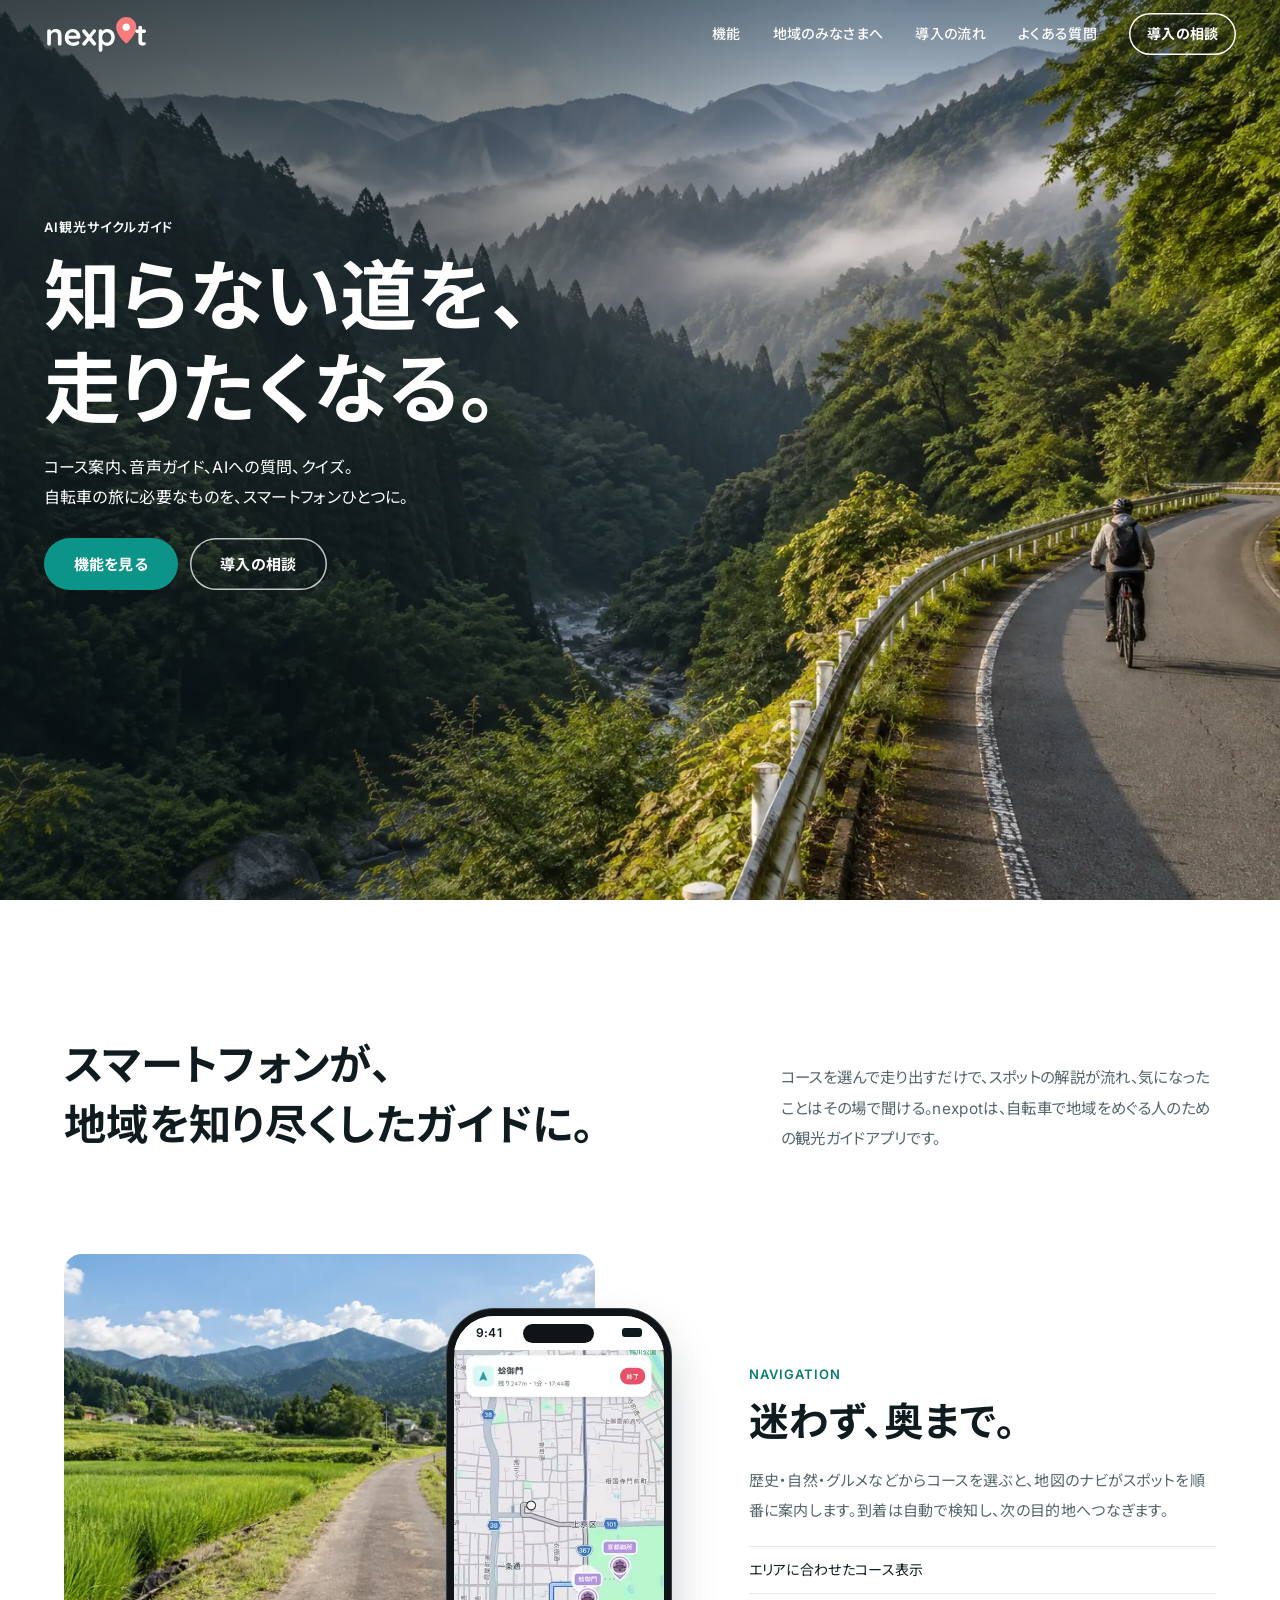
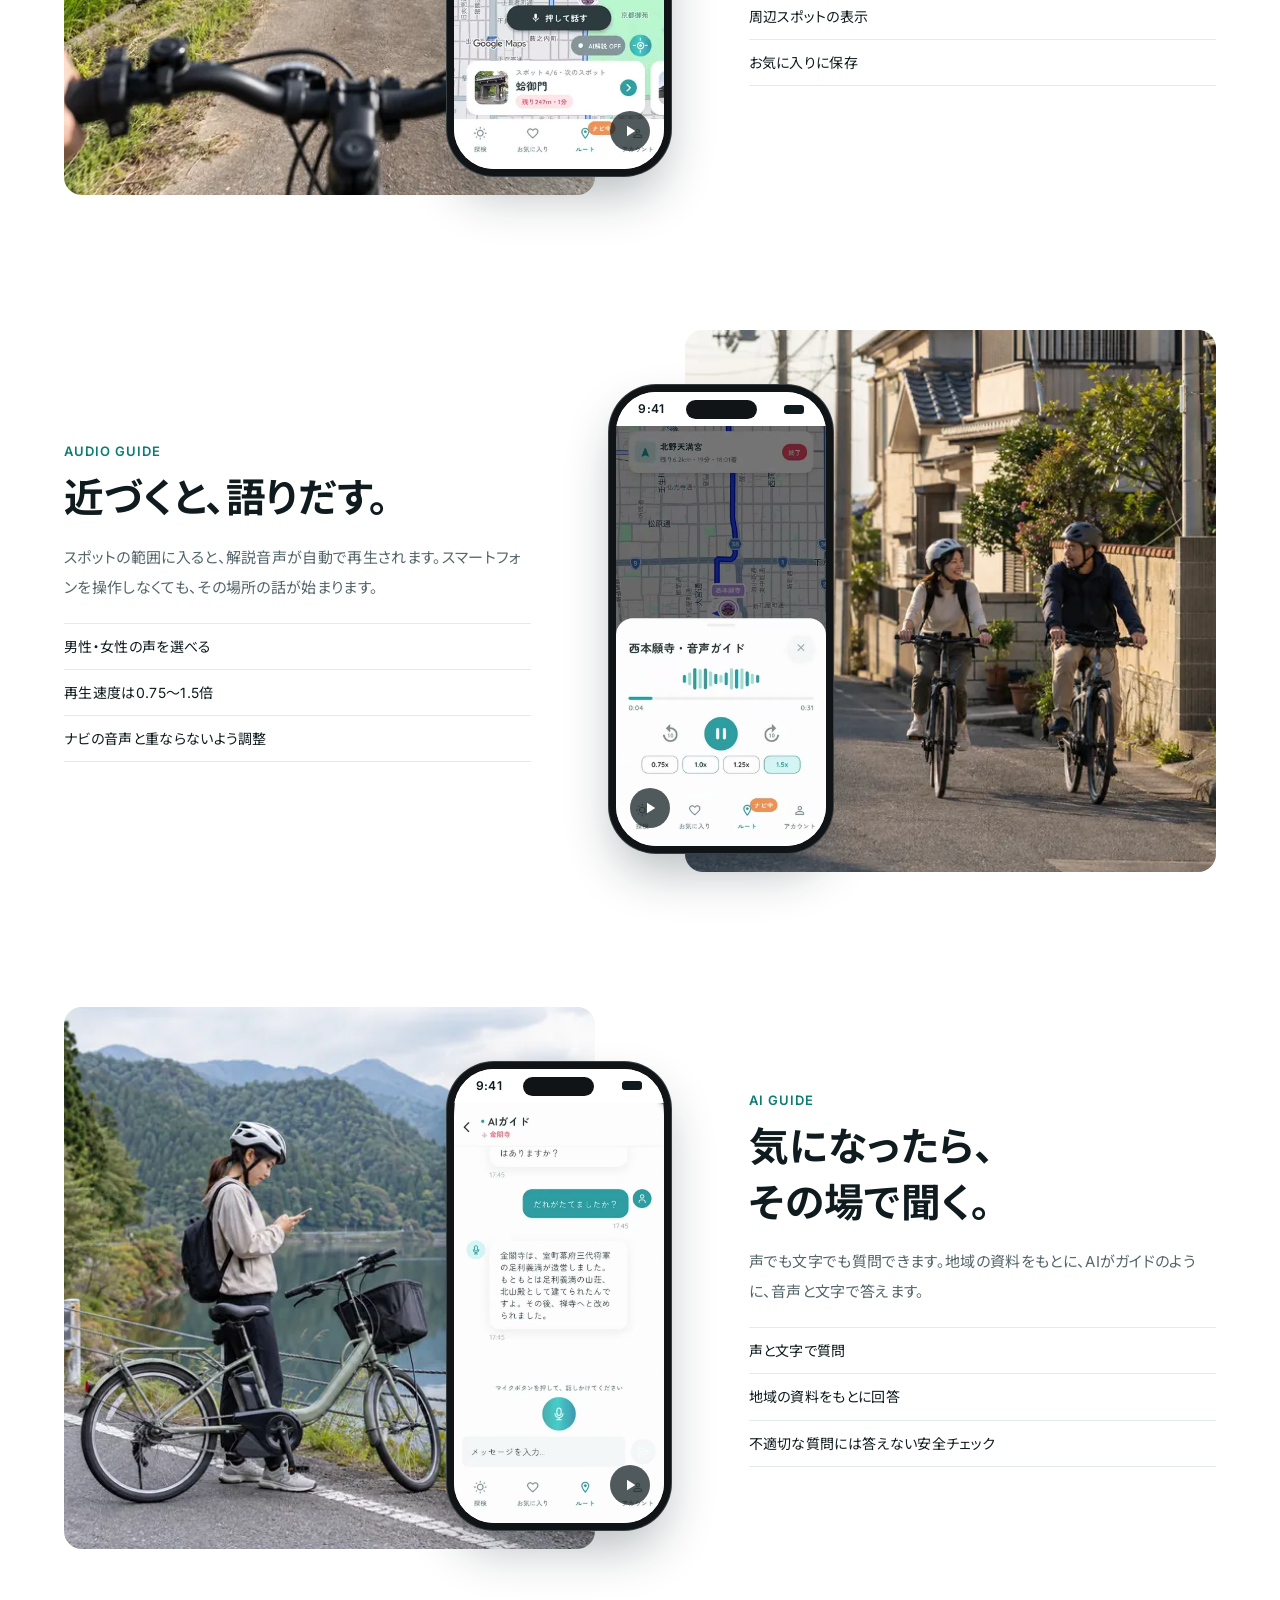
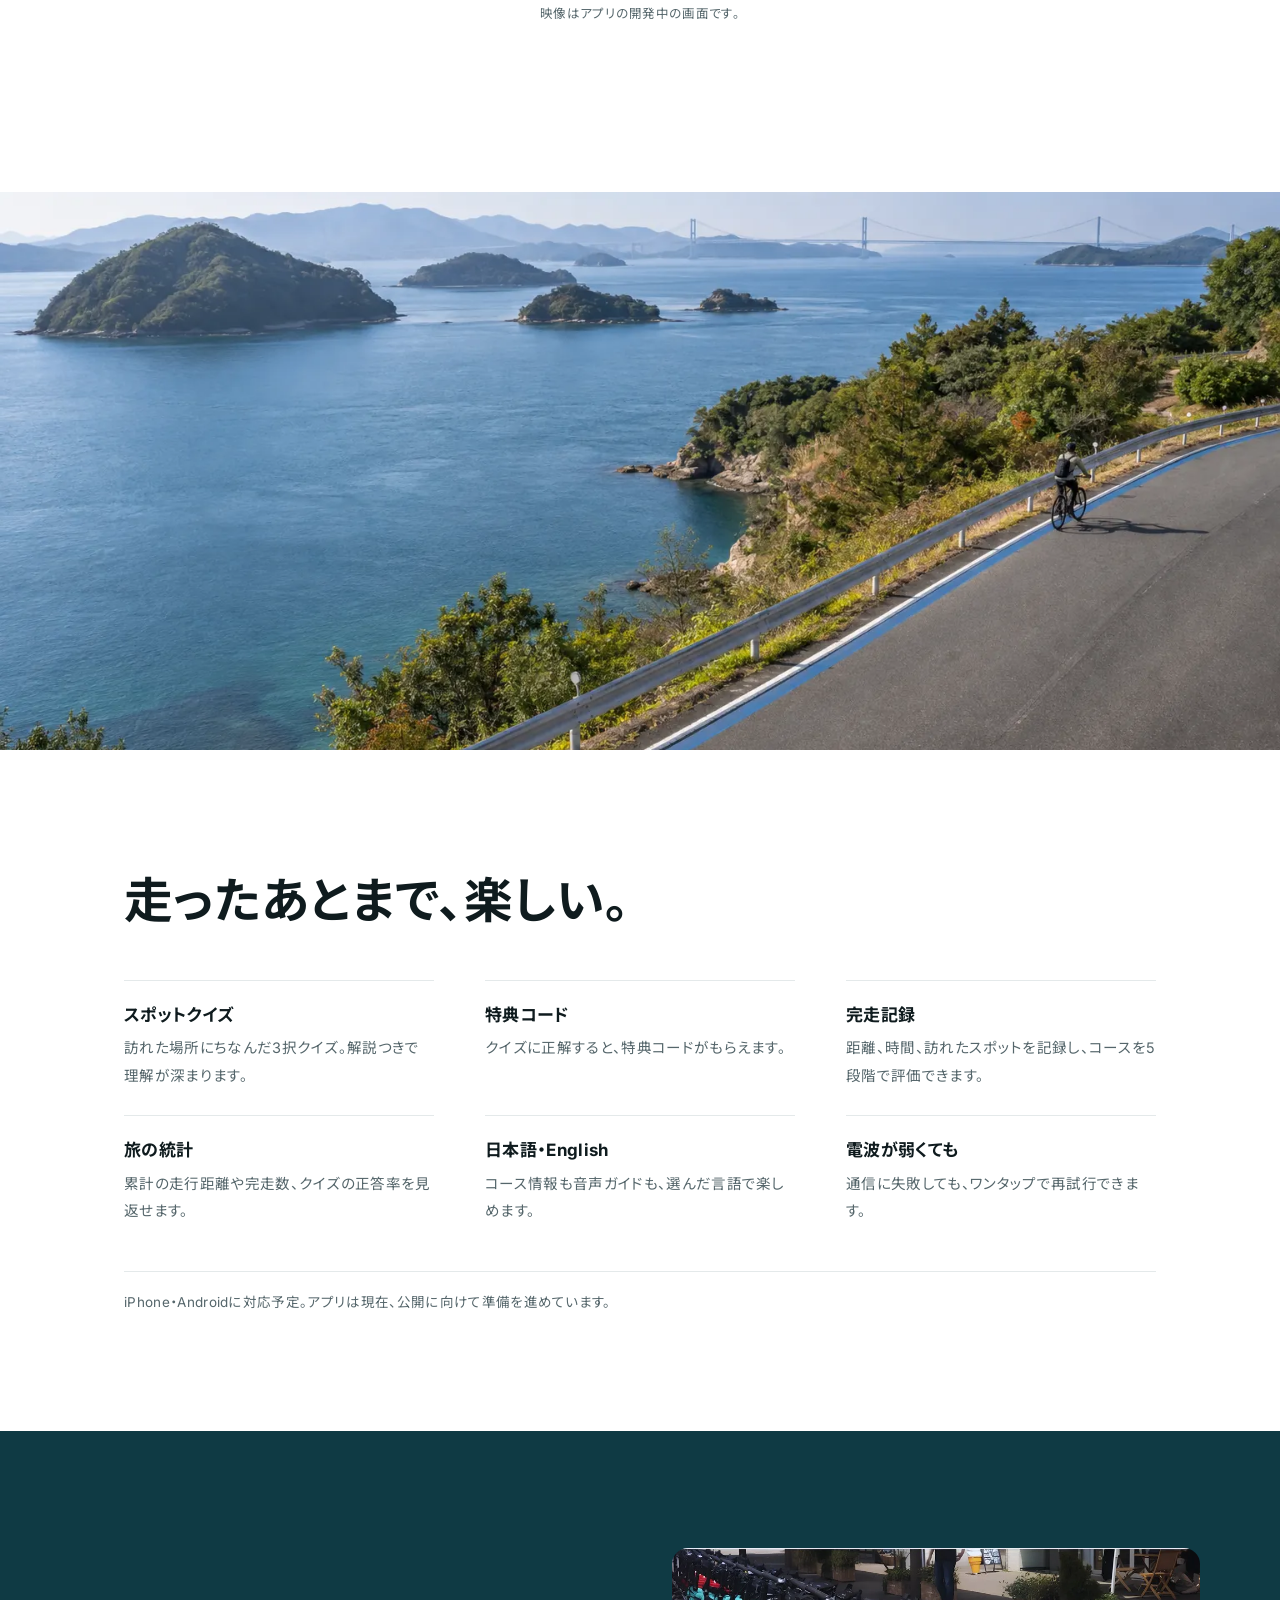
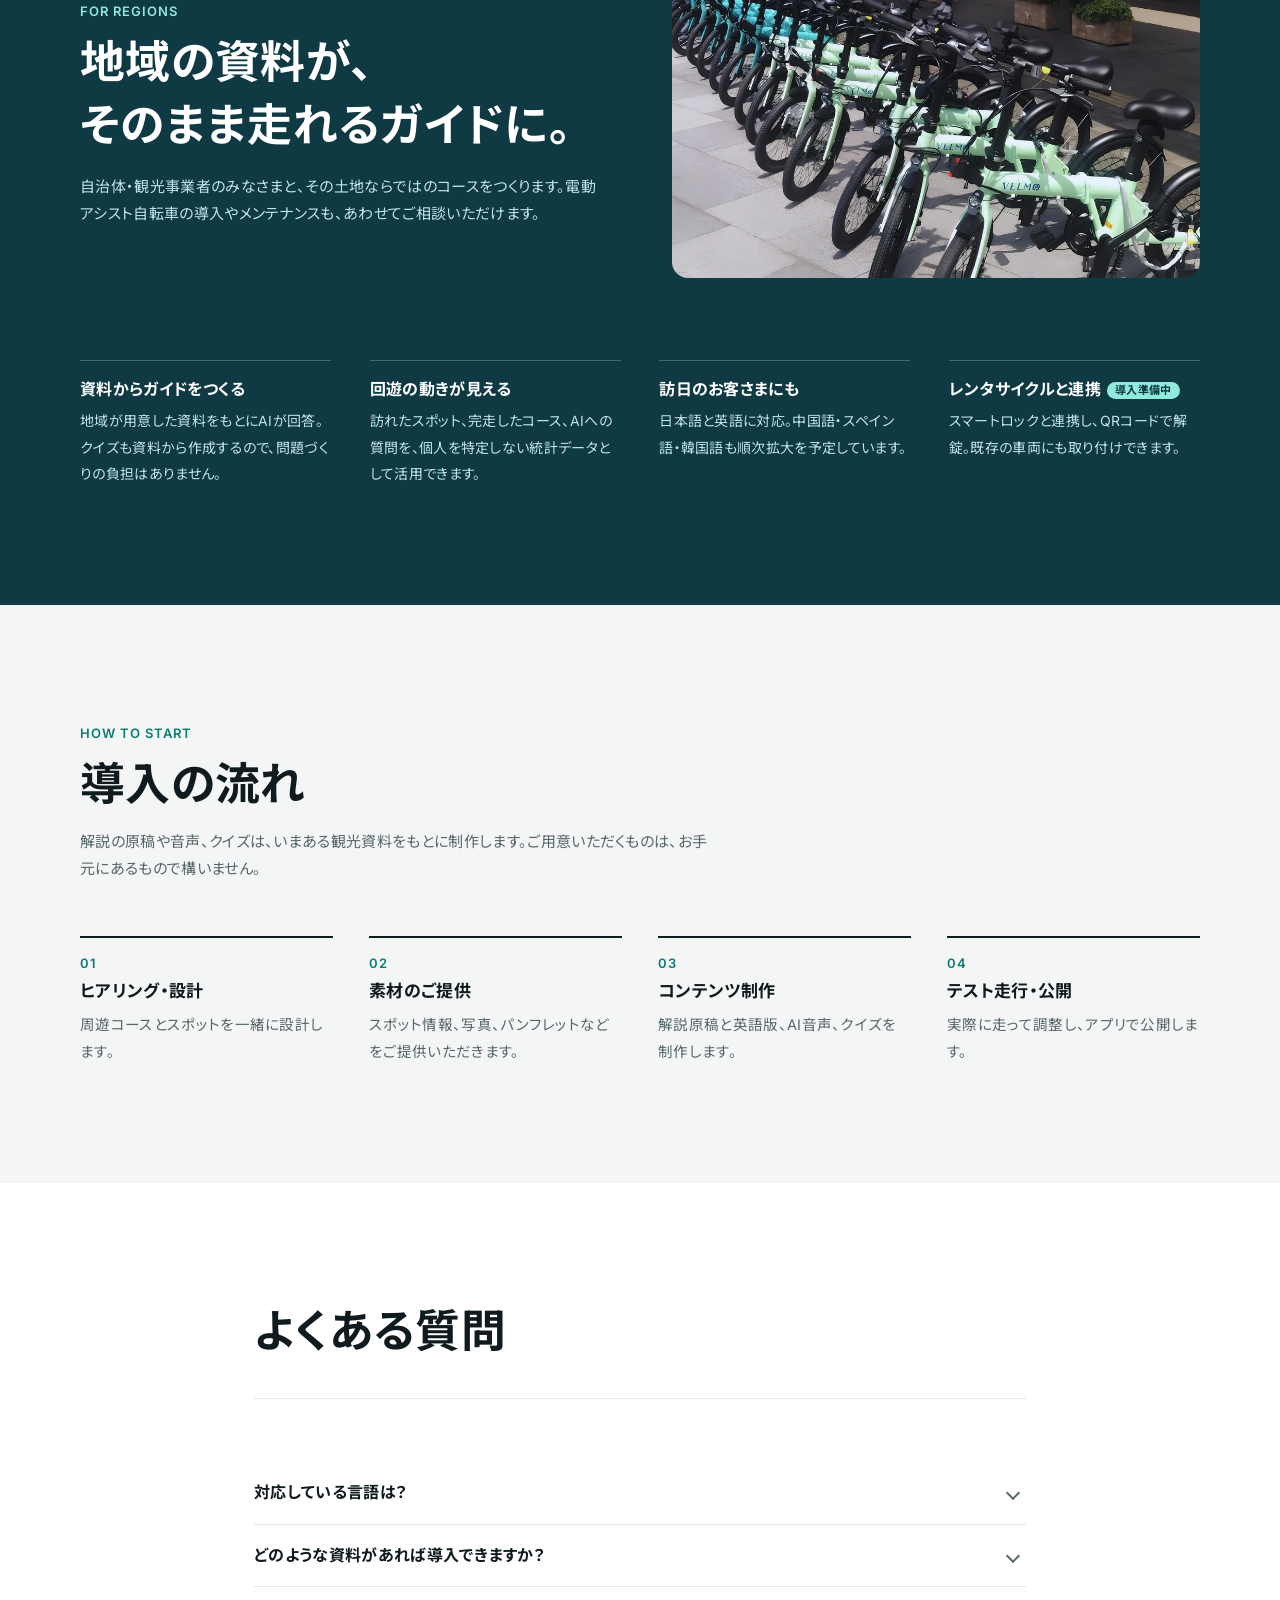
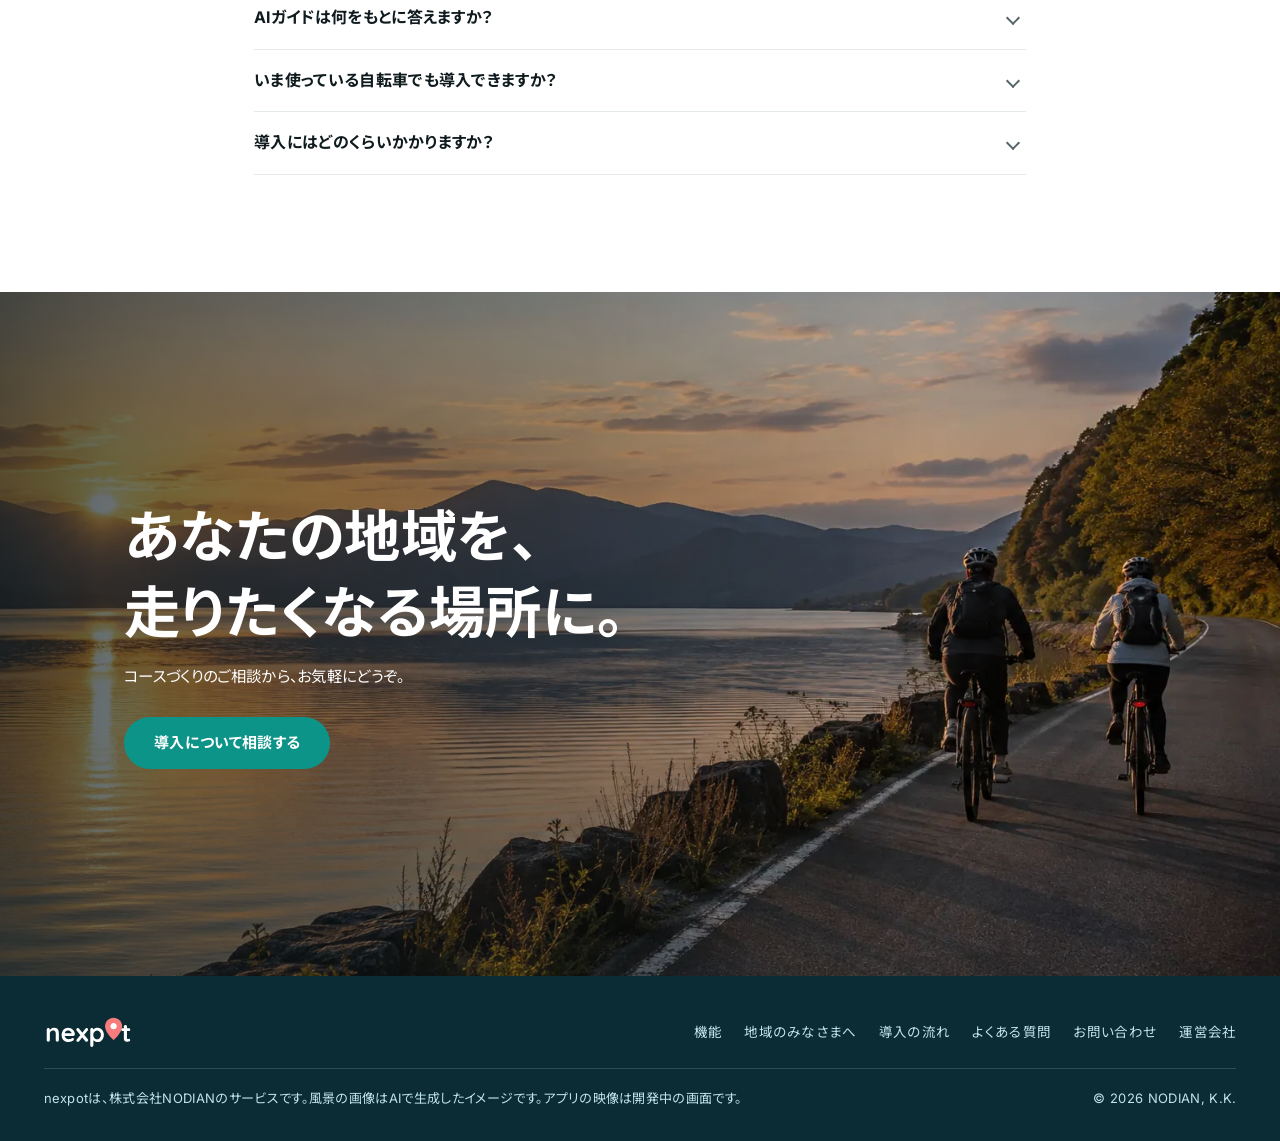
==== commit 1d76ecec: "nexpotのページを実写と実機映像の構成に作り直す 3Dのライド演出と和のモチーフをやめ、AIで生成した国内の風景と アプリの実機映像を使う通常のプロダクトページにした。 導入の流れ、よくある質問、" ====
--- a/nexpot/index.html
+++ b/nexpot/index.html
@@ -3,251 +3,205 @@
 <head>
 <meta charset="UTF-8">
 <meta name="viewport" content="width=device-width, initial-scale=1, viewport-fit=cover">
-<title>nexpot | 走るほどに、土地が語りだす。AI観光サイクルガイド</title>
-<meta name="description" content="nexpot（ネクスポット）は、コース案内・スポットの音声解説・AIガイド・クイズをひとつにした、自転車の観光ガイドアプリです。スクロールで、冒険・発見・伝統文化・自然をめぐるライドを体験できます。">
-<meta property="og:title" content="nexpot | 走るほどに、土地が語りだす。">
-<meta property="og:description" content="冒険、発見、伝統文化、自然。自転車で地域をめぐるAI観光サイクルガイド。">
+<title>nexpot | 自転車の旅を、スマホひとつで。AI観光サイクルガイド</title>
+<meta name="description" content="nexpot（ネクスポット）は、コース案内、スポットの音声ガイド、AIへの質問、クイズをひとつにした、自転車の観光ガイドアプリです。自治体・観光事業者のみなさまの導入のご相談も受け付けています。">
+<link rel="canonical" href="https://nodi-an.com/nexpot/">
+<meta property="og:title" content="nexpot | 知らない道を、走りたくなる。">
+<meta property="og:description" content="コース案内、音声ガイド、AIへの質問。自転車の旅を、スマホひとつで。">
 <meta property="og:type" content="website">
+<meta property="og:url" content="https://nodi-an.com/nexpot/">
 <meta property="og:image" content="https://nodi-an.com/nexpot/img/og.jpg">
+<meta property="og:locale" content="ja_JP">
+<meta name="twitter:card" content="summary_large_image">
 <meta name="theme-color" content="#0F3A44">
-<link rel="icon" href="img/logo-mark.svg" type="image/svg+xml">
+<link rel="icon" href="img/favicon-48.png" type="image/png" sizes="48x48">
+<link rel="apple-touch-icon" href="img/apple-touch-icon.png">
 <link rel="preconnect" href="https://fonts.googleapis.com">
 <link rel="preconnect" href="https://fonts.gstatic.com" crossorigin>
-<link href="https://fonts.googleapis.com/css2?family=Quicksand:wght@500;600;700&family=Shippori+Mincho+B1:wght@600;800&family=Yuji+Boku&family=Zen+Kaku+Gothic+New:wght@400;500;700&display=swap" rel="stylesheet">
+<link rel="preload" as="image" href="img/hero-1536.webp" imagesrcset="img/hero-800.webp 800w, img/hero-1536.webp 1536w" imagesizes="100vw" fetchpriority="high">
+<link href="https://fonts.googleapis.com/css2?family=Inter:wght@500;600;700&family=Noto+Sans+JP:wght@400;500;700&display=swap" rel="stylesheet">
 <link rel="stylesheet" href="nexpot.css">
 <script>document.documentElement.classList.add('js');</script>
+<script type="application/ld+json">[{"@context": "https://schema.org", "@type": "SoftwareApplication", "name": "nexpot", "url": "https://nodi-an.com/nexpot/", "applicationCategory": "TravelApplication", "operatingSystem": "iOS, Android", "description": "コース案内、スポットの音声ガイド、AIへの質問、クイズをひとつにした、自転車の観光ガイドアプリ。", "publisher": {"@type": "Organization", "name": "株式会社NODIAN", "url": "https://nodi-an.com/"}}, {"@context": "https://schema.org", "@type": "FAQPage", "mainEntity": [{"@type": "Question", "name": "利用者に料金はかかりますか？", "acceptedAnswer": {"@type": "Answer", "text": "アプリの利用は原則無料です。レンタサイクルの料金など、導入先が設定する利用料は別途かかる場合があります。"}}, {"@type": "Question", "name": "対応している言語は？", "acceptedAnswer": {"@type": "Answer", "text": "日本語と英語に対応しています。コース情報も音声ガイドも、選んだ言語で楽しめます。中国語・スペイン語・韓国語も順次拡大を予定しています。"}}, {"@type": "Question", "name": "どのような資料があれば導入できますか？", "acceptedAnswer": {"@type": "Answer", "text": "スポットの名称や所在地、写真、パンフレット、案内板の文面など、お手元にあるもので構いません。形式は問いません。解説の原稿や音声、クイズは、それらの資料をもとに制作します。"}}, {"@type": "Question", "name": "AIガイドは何をもとに答えますか？", "acceptedAnswer": {"@type": "Answer", "text": "地域が用意した資料を参照して、回答の根拠にします。不適切な質問には答えない安全チェックも備えています。"}}, {"@type": "Question", "name": "いま使っている自転車でも導入できますか？", "acceptedAnswer": {"@type": "Answer", "text": "スマートロックは既存の車両にも取り付けできます。レンタサイクル連携は導入準備中のため、提供時期はご相談ください。"}}, {"@type": "Question", "name": "導入にはどのくらいかかりますか？", "acceptedAnswer": {"@type": "Answer", "text": "アプリのコンテンツ制作にかかる期間は、コースとスポットの数によって変わります。導入の規模に合わせて、お打ち合わせでご案内します。"}}]}]</script>
 </head>
 <body>
-
-<header class="top" id="top">
-  <a class="top__brand" href="./" aria-label="nexpot トップへ"><img src="img/logo-mark-white.svg" alt="nexpot" width="118" height="43"></a>
-  <nav class="top__nav" aria-label="ページ内">
-    <a href="#ride">体験する</a>
-    <a href="#features">できること</a>
+<a class="skip" href="#main">本文へ移動</a>
+
+<header class="hd" id="hd">
+  <a class="hd__logo" href="./" aria-label="nexpot トップへ">
+    <img class="on-dark" src="img/logo-mark-white.svg" alt="nexpot" width="104" height="38">
+    <img class="on-light" src="img/logo-mark.svg" alt="" width="104" height="38">
+  </a>
+  <nav class="hd__nav" aria-label="ページ内">
+    <a href="#features">機能</a>
     <a href="#region">地域のみなさまへ</a>
-    <a class="top__cta" href="../#contact_form">相談する</a>
+    <a href="#flow">導入の流れ</a>
+    <a href="#faq">よくある質問</a>
+    <a class="hd__cta" href="../#contact_form">導入の相談</a>
   </nav>
 </header>
 
-<section class="ride" id="ride" aria-label="nexpotのライド体験">
-  <div class="stage" id="stage">
-    <canvas id="world" aria-hidden="true"></canvas>
-    <div class="grain" aria-hidden="true"></div>
-    <div class="vignette" aria-hidden="true"></div>
-    <div class="flash" id="flash" aria-hidden="true"></div>
-
-    <div class="hero" id="hero">
-      <p class="hero__en">AI CYCLING GUIDE</p>
-      <h1 class="hero__title"><span>走るほどに、</span><span>土地が語りだす。</span></h1>
-      <p class="hero__lead">峠の風、古い町並み、千年の社、湖の夕日。<br>スマホひとつで、自転車の旅が物語に変わる。</p>
-      <button class="cta" id="startBtn" type="button"><svg viewBox="0 0 24 24" aria-hidden="true"><path d="M8 5.5v13l11-6.5z"/></svg>コースに出発する</button>
-      <p class="hero__hint"><i aria-hidden="true"></i>スクロールで、ペダルを踏む</p>
-    </div>
-
-    <article class="chap" data-a=".045" data-b=".205">
-      <p class="chap__no">01 <span>/ 04</span></p>
-      <h2 class="chap__kanji">冒険</h2>
-      <div class="chap__text">
-        <p class="chap__en">ADVENTURE</p>
-        <p class="chap__title">地図の余白へ、<br>漕ぎ出す。</p>
-        <p class="chap__body">コースを選べば、ナビがスポットを順番に案内。迷わないから、もっと遠くまで行ける。</p>
+<main id="main">
+  <section class="hero">
+    <img class="hero__img" src="img/hero-1536.webp" srcset="img/hero-800.webp 800w, img/hero-1536.webp 1536w" sizes="100vw" width="1536" height="1024" alt="霧のかかる山あいの道を走るサイクリスト" fetchpriority="high" decoding="sync">
+    <div class="hero__in">
+      <p class="eyebrow">AI観光サイクルガイド</p>
+      <h1>知らない道を、<br>走りたくなる。</h1>
+      <p class="hero__lead">コース案内、音声ガイド、AIへの質問、クイズ。<br class="pc">自転車の旅に必要なものを、スマートフォンひとつに。</p>
+      <div class="hero__btns">
+        <a class="btn btn--primary" href="#features">機能を見る</a>
+        <a class="btn btn--ghost" href="../#contact_form">導入の相談</a>
+      </div>
+    </div>
+  </section>
+
+  <section class="intro">
+    <h2 class="rv">スマートフォンが、<br>地域を知り尽くしたガイドに。</h2>
+    <p class="rv">コースを選んで走り出すだけで、スポットの解説が流れ、気になったことはその場で聞ける。nexpotは、自転車で地域をめぐる人のための観光ガイドアプリです。</p>
+  </section>
+
+  <section class="fts" id="features" aria-label="主な機能">
+    <article class="ft rv">
+      <figure class="ft__media">
+        <img class="ft__photo" src="img/ride-1536.webp" srcset="img/ride-800.webp 800w, img/ride-1536.webp 1536w" sizes="(max-width: 860px) 100vw, 56vw" width="1536" height="1024" alt="田んぼの間の道を走る自転車のハンドル越しの景色" loading="lazy" decoding="async">
+        <div class="device">
+          <div class="device__bar" aria-hidden="true"><span>9:41</span><i></i><b></b></div>
+          <video muted loop playsinline preload="none" poster="img/poster-nav.jpg" data-src="video/nav.mp4" aria-label="nexpotのナビ画面。地図上のルートに沿ってスポットを案内している"></video>
+        </div>
+        <button class="vbtn" type="button" aria-label="映像を一時停止" aria-pressed="false"><svg viewBox="0 0 24 24" aria-hidden="true"><path class="i-pause" d="M7 5h4v14H7zM13 5h4v14h-4z"/><path class="i-play" d="M8 5v14l11-7z"/></svg></button>
+      </figure>
+      <div class="ft__text">
+        <p class="eyebrow">NAVIGATION</p>
+        <h3>迷わず、奥まで。</h3>
+        <p>歴史・自然・グルメなどからコースを選ぶと、地図のナビがスポットを順番に案内します。到着は自動で検知し、次の目的地へつなぎます。</p>
+        <ul><li>エリアに合わせたコース表示</li><li>周辺スポットの表示</li><li>お気に入りに保存</li></ul>
       </div>
     </article>
-    <article class="chap" data-a=".285" data-b=".47">
-      <p class="chap__no">02 <span>/ 04</span></p>
-      <h2 class="chap__kanji">発見</h2>
-      <div class="chap__text">
-        <p class="chap__en">DISCOVERY</p>
-        <p class="chap__title">近づくと、<br>町が語りだす。</p>
-        <p class="chap__body">スポットに入ると、解説音声がひとりでに流れる。スマホを取り出さなくても、物語が始まる。</p>
+
+    <article class="ft ft--flip rv">
+      <figure class="ft__media">
+        <img class="ft__photo" src="img/town-1536.webp" srcset="img/town-800.webp 800w, img/town-1536.webp 1536w" sizes="(max-width: 860px) 100vw, 56vw" width="1536" height="1024" alt="海辺の町の通りを自転車で走る二人" loading="lazy" decoding="async">
+        <div class="device">
+          <div class="device__bar" aria-hidden="true"><span>9:41</span><i></i><b></b></div>
+          <video muted loop playsinline preload="none" poster="img/poster-audio.jpg" data-src="video/audio.mp4" aria-label="nexpotの音声ガイド画面。解説音声を再生している"></video>
+        </div>
+        <button class="vbtn" type="button" aria-label="映像を一時停止" aria-pressed="false"><svg viewBox="0 0 24 24" aria-hidden="true"><path class="i-pause" d="M7 5h4v14H7zM13 5h4v14h-4z"/><path class="i-play" d="M8 5v14l11-7z"/></svg></button>
+      </figure>
+      <div class="ft__text">
+        <p class="eyebrow">AUDIO GUIDE</p>
+        <h3>近づくと、語りだす。</h3>
+        <p>スポットの範囲に入ると、解説音声が自動で再生されます。スマートフォンを操作しなくても、その場所の話が始まります。</p>
+        <ul><li>男性・女性の声を選べる</li><li>再生速度は0.75〜1.5倍</li><li>ナビの音声と重ならないよう調整</li></ul>
       </div>
     </article>
-    <article class="chap" data-a=".515" data-b=".72">
-      <p class="chap__no">03 <span>/ 04</span></p>
-      <h2 class="chap__kanji chap__kanji--long">伝統文化</h2>
-      <div class="chap__text">
-        <p class="chap__en">TRADITION</p>
-        <p class="chap__title">千年の「なぜ」を、<br>その場で聞く。</p>
-        <p class="chap__body">気になったら、声や文字でAIガイドへ。地域の資料をもとに、ガイドのように答える。</p>
+
+    <article class="ft rv">
+      <figure class="ft__media">
+        <img class="ft__photo" src="img/lake-1536.webp" srcset="img/lake-800.webp 800w, img/lake-1536.webp 1536w" sizes="(max-width: 860px) 100vw, 56vw" width="1536" height="1024" alt="湖畔で自転車を止めてスマートフォンを見る人" loading="lazy" decoding="async">
+        <div class="device">
+          <div class="device__bar" aria-hidden="true"><span>9:41</span><i></i><b></b></div>
+          <video muted loop playsinline preload="none" poster="img/poster-ai.jpg" data-src="video/ai.mp4" aria-label="nexpotのAIガイド画面。質問にAIが答えている"></video>
+        </div>
+        <button class="vbtn" type="button" aria-label="映像を一時停止" aria-pressed="false"><svg viewBox="0 0 24 24" aria-hidden="true"><path class="i-pause" d="M7 5h4v14H7zM13 5h4v14h-4z"/><path class="i-play" d="M8 5v14l11-7z"/></svg></button>
+      </figure>
+      <div class="ft__text">
+        <p class="eyebrow">AI GUIDE</p>
+        <h3>気になったら、<br>その場で聞く。</h3>
+        <p>声でも文字でも質問できます。地域の資料をもとに、AIがガイドのように、音声と文字で答えます。</p>
+        <ul><li>声と文字で質問</li><li>地域の資料をもとに回答</li><li>不適切な質問には答えない安全チェック</li></ul>
       </div>
     </article>
-    <article class="chap" data-a=".755" data-b=".94">
-      <p class="chap__no">04 <span>/ 04</span></p>
-      <h2 class="chap__kanji">自然</h2>
-      <div class="chap__text">
-        <p class="chap__en">NATURE</p>
-        <p class="chap__title">風の匂いまで、<br>旅の記憶に。</p>
-        <p class="chap__body">クイズに答えて特典を手に入れ、走った距離も訪れた場所も、記録に残す。</p>
-      </div>
-    </article>
-
-    <ol class="route" id="routeHud" aria-hidden="true">
-      <li>冒険</li><li>発見</li><li>伝統</li><li>自然</li>
-      <span class="route__bar"><i id="routeFill"></i></span>
-    </ol>
-    <p class="meter" aria-hidden="true"><b id="mKm">0.0</b><small>km</small><b id="mEl">400</b><small>m</small><b id="mClock">06:10</b></p>
-
-    <div class="cockpit" id="cockpit">
-      <svg class="bar" viewBox="0 0 1600 360" preserveAspectRatio="xMidYMax slice" aria-hidden="true">
-        <defs>
-          <linearGradient id="gBar" x1="0" y1="0" x2="0" y2="1"><stop offset="0" style="stop-color:var(--rim)"/><stop offset=".16" stop-color="#3a4147"/><stop offset=".55" stop-color="#171b1f"/><stop offset="1" stop-color="#0b0e11"/></linearGradient>
-          <linearGradient id="gGrip" x1="0" y1="0" x2="0" y2="1"><stop offset="0" stop-color="#2c3136"/><stop offset=".3" stop-color="#12161a"/><stop offset="1" stop-color="#07090b"/></linearGradient>
-          <linearGradient id="gBell" x1="0" y1="0" x2="0" y2="1"><stop offset="0" style="stop-color:var(--rim)"/><stop offset=".45" stop-color="#c9a24a"/><stop offset="1" stop-color="#6d5420"/></linearGradient>
-        </defs>
-        <path d="M722 372 760 262h80l38 110z" fill="#101316"/>
-        <path d="M744 282h112l6 26H738z" fill="url(#gBar)"/>
-        <path d="M-60 214C230 214 520 252 800 252s570-38 860-38v50c-290 0-580 40-860 40S230 264-60 264z" fill="url(#gBar)"/>
-        <path d="M-60 200C60 200 150 204 262 214v64C150 268 60 266-60 266z" fill="url(#gGrip)"/>
-        <path d="M1660 200c-120 0-210 4-322 14v64c112-10 202-12 322-12z" fill="url(#gGrip)"/>
-        <path d="M250 278c70 34 166 54 300 50" fill="none" stroke="#1b2024" stroke-width="15" stroke-linecap="round"/>
-        <path d="M1350 278c-70 34-166 54-300 50" fill="none" stroke="#1b2024" stroke-width="15" stroke-linecap="round"/>
-        <rect x="256" y="196" width="46" height="96" rx="12" fill="#14181c"/>
-        <rect x="1298" y="196" width="46" height="96" rx="12" fill="#14181c"/>
-      </svg>
-      <button class="bell" id="bell" type="button" aria-label="ベルを鳴らす">
-        <svg viewBox="0 0 90 70" aria-hidden="true"><path d="M12 56C12 26 26 8 45 8s33 18 33 48z" fill="url(#gBell)"/><rect x="8" y="54" width="74" height="9" rx="4.5" fill="#6d5420"/></svg>
-      </button>
-      <div class="mount" aria-hidden="true"></div>
-
-      <div class="phone" id="phone">
-        <div class="screen">
-          <div class="sb"><b id="sbClock">06:10</b><span class="sb__ic"><i></i><i></i><i></i></span></div>
-          <div class="toast" id="toast" role="status"></div>
-
-          <section class="sc sc--start is-on" data-sc="start">
-            <div class="start__art" aria-hidden="true"><svg viewBox="0 0 240 150" preserveAspectRatio="xMidYMid slice"><defs><linearGradient id="gArt" x1="0" y1="0" x2="0" y2="1"><stop offset="0" stop-color="#2F6F8B"/><stop offset="1" stop-color="#F6C29A"/></linearGradient></defs><rect width="240" height="150" fill="url(#gArt)"/><circle cx="168" cy="72" r="16" fill="#FFE6B8"/><path d="M0 110 54 58l34 30 42-50 58 58 52-26v80H0z" fill="#47698A"/><path d="M0 128l46-24 44 22 56-30 94 40v14H0z" fill="#2B4B57"/><path d="M0 150c60-34 110-34 240-22v22z" fill="#17343C"/></svg><span>デモコース</span></div>
-            <div class="start__body">
-              <p class="start__tag">HISTORY × NATURE</p>
-              <p class="start__title">峠と町と湖をめぐる<br>ひとめぐりコース</p>
-              <ul class="start__meta"><li><b>18.0</b>km</li><li><b>4</b>スポット</li><li>ふつう</li></ul>
-              <button class="pbtn" id="phoneStart" type="button">このコースで出発する</button>
-            </div>
-          </section>
-
-          <section class="sc sc--nav" data-sc="nav">
-            <svg class="map" id="map" viewBox="0 0 240 420" preserveAspectRatio="xMidYMid slice" aria-hidden="true"></svg>
-            <div class="nav__top">
-              <span class="nav__ic"><svg viewBox="0 0 24 24" aria-hidden="true"><path d="M21 3 3 10.5l7.5 3 3 7.5z"/></svg></span>
-              <p><b id="navName">見晴らし峠</b><small>残り <span id="navKm">1.2</span>km ・ <span id="navMin">8</span>分</small></p>
-            </div>
-            <div class="nav__bottom"><small id="navIdx">スポット 1 / 4 ・ 次のスポット</small><span class="nav__ai"><i></i>AI解説 ON</span></div>
-          </section>
-
-          <section class="sc sc--audio" data-sc="audio">
-            <div class="au__top">
-              <p class="au__near">SPOT 2</p>
-              <p class="au__name">古い町並み</p>
-              <p class="au__cap" id="auCap"></p>
-            </div>
-            <div class="au__sheet">
-              <p class="au__ttl">音声ガイド</p>
-              <div class="wave" id="wave" aria-hidden="true"></div>
-              <div class="au__bar"><i id="auFill"></i></div>
-              <div class="au__time"><span id="auNow">0:00</span><span>1:30</span></div>
-              <button class="au__play" id="auPlay" type="button" aria-label="音声を再生"><svg viewBox="0 0 24 24" aria-hidden="true"><path class="i-play" d="M8 5.5v13l11-6.5z"/><path class="i-stop" d="M7 6h4v12H7zM13 6h4v12h-4z"/></svg></button>
-              <ul class="au__rate" aria-hidden="true"><li>0.75x</li><li class="on">1.0x</li><li>1.25x</li><li>1.5x</li></ul>
-            </div>
-          </section>
-
-          <section class="sc sc--chat" data-sc="chat">
-            <header class="ch__hd"><b><i></i>AI Guide</b><small>森のお社</small></header>
-            <div class="ch__log" id="chatLog"></div>
-            <div class="ch__chips" id="chatChips"></div>
-          </section>
-
-          <section class="sc sc--quiz" data-sc="quiz">
-            <header class="qz__hd"><b>Quiz Challenge</b><small>湖のほとり</small></header>
-            <div class="qz__bar"><i></i></div>
-            <p class="qz__q">斜面に棚田がつくられてきた、いちばんの理由は？</p>
-            <div class="qz__opts" id="quizOpts">
-              <button type="button" data-ok="1"><i>A</i>山あいの土地でも、お米を育てるため</button>
-              <button type="button"><i>B</i>湖の魚を増やすため</button>
-              <button type="button"><i>C</i>馬の通り道をつくるため</button>
-            </div>
-            <div class="qz__res" id="quizRes">
-              <p><b>正解！</b>平らな土地が少ない山あいでは、斜面を段に分けて水をためることで、米づくりが続けられてきました。</p>
-              <p class="qz__code">特典コードを獲得しました<b>NXP-DEMO-2026</b></p>
-            </div>
-          </section>
-
-          <section class="sc sc--done" data-sc="done">
-            <p class="dn__en">COURSE COMPLETE</p>
-            <p class="dn__ttl">完走、<br>おめでとう！</p>
-            <ul class="dn__st"><li><b>18.0</b><small>km</small></li><li><b>4/4</b><small>スポット</small></li><li><b>12</b><small>時間の旅</small></li></ul>
-            <p class="dn__q">このコースの評価は？</p>
-            <div class="dn__stars" id="stars"><button type="button" aria-label="1">★</button><button type="button" aria-label="2">★</button><button type="button" aria-label="3">★</button><button type="button" aria-label="4">★</button><button type="button" aria-label="5">★</button></div>
-          </section>
-        </div>
-      </div>
-    </div>
-
-    <button class="auto" id="autoBtn" type="button" aria-pressed="false"><span class="auto__dot"></span><span id="autoLabel">自動で走る</span></button>
-  </div>
-</section>
-
-<main class="after">
-  <section class="finish">
-    <p class="rv">おつかれさまでした</p>
-    <h2 class="rv">次は、ほんとうの<br class="sp">風の中で。</h2>
-    <p class="finish__lead rv">nexpotは、コース案内、スポットの音声解説、AIガイド、クイズをひとつにした、自転車の観光ガイドアプリです。スマートフォンが、地域を知り尽くしたガイドになります。</p>
-  </section>
-
-  <section class="features" id="features" aria-label="nexpotでできること">
-    <article class="fc" style="--i:0">
-      <div class="fc__img"><img src="img/still-ride.jpg" alt="朝焼けの峠道をのぼる自転車の視点" loading="lazy" width="1600" height="1000"></div>
-      <div class="fc__body"><p class="fc__en">01 RIDE</p><h3><span>走る</span>迷わず、地域の奥まで。</h3><p>現在地からエリアを判定し、歴史・自然・グルメなどからコースを提案。ナビがスポットを順番に案内し、到着も自動で検知します。</p><ul><li>コース検索</li><li>ナビゲーション</li><li>周辺スポット</li><li>お気に入り</li></ul></div>
-    </article>
-    <article class="fc" style="--i:1">
-      <div class="fc__img"><img src="img/still-town.jpg" alt="提灯が連なる古い町並みの通り" loading="lazy" width="1600" height="1000"></div>
-      <div class="fc__body"><p class="fc__en">02 LISTEN</p><h3><span>聴く</span>近づくと、語りだす。</h3><p>スポットの範囲に入ると、解説音声が自動で再生。ナビの音声と重ならないよう調整し、同じ場所で何度も流れない配慮も備えています。</p><ul><li>自動音声ガイド</li><li>男性・女性の声</li><li>0.75〜1.5倍速</li></ul></div>
-    </article>
-    <article class="fc" style="--i:2">
-      <div class="fc__img"><img src="img/still-torii.jpg" alt="朱色の鳥居が連なる森の道" loading="lazy" width="1600" height="1000"></div>
-      <div class="fc__body"><p class="fc__en">03 ASK</p><h3><span>尋ねる</span>その場の「なぜ」に、答える。</h3><p>声でも文字でも、その場でAIガイドへ。地域の資料をもとに、観光ガイドのような語り口で、音声と文字で答えます。</p><ul><li>声と文字で質問</li><li>地域の資料が根拠</li><li>安全チェック</li></ul></div>
-    </article>
-    <article class="fc" style="--i:3">
-      <div class="fc__img"><img src="img/still-terrace.jpg" alt="夕暮れの棚田と湖を見おろす道" loading="lazy" width="1600" height="1000"></div>
-      <div class="fc__body"><p class="fc__en">04 PLAY</p><h3><span>遊ぶ</span>学びが、楽しみに変わる。</h3><p>訪れたスポットにちなんだ3択クイズに挑戦。解説つきで理解が深まり、正解すると特典コードがもらえます。</p><ul><li>スポットクイズ</li><li>解説つき</li><li>特典コード</li></ul></div>
-    </article>
-    <article class="fc" style="--i:4">
-      <div class="fc__img"><img src="img/still-lake.jpg" alt="湖の鳥居に沈む夕日" loading="lazy" width="1600" height="1000"></div>
-      <div class="fc__body"><p class="fc__en">05 RECORD</p><h3><span>残す</span>旅のあとにも、残るものを。</h3><p>走った距離、時間、訪れたスポットを記録。コースを5段階で評価でき、累計の距離やクイズの正答率も見返せます。</p><ul><li>完走記録</li><li>コース評価</li><li>旅の統計</li></ul></div>
-    </article>
-  </section>
-
-  <section class="mq" aria-hidden="true"><div class="mq__track" id="mq"><span>冒険</span><em>ADVENTURE</em><span>発見</span><em>DISCOVERY</em><span>伝統文化</span><em>TRADITION</em><span>自然</span><em>NATURE</em><span>冒険</span><em>ADVENTURE</em><span>発見</span><em>DISCOVERY</em><span>伝統文化</span><em>TRADITION</em><span>自然</span><em>NATURE</em></div></section>
-
-  <section class="basics">
-    <ul>
-      <li class="rv"><b>iPhone・Android</b><span>対応予定。アプリは現在、公開に向けて準備を進めています。</span></li>
-      <li class="rv"><b>日本語・English</b><span>コース情報も音声ガイドも、選んだ言語で楽しめます。</span></li>
-      <li class="rv"><b>利用者は原則無料</b><span>旅する人の負担を増やさず、地域の魅力に触れてもらえます。</span></li>
-      <li class="rv"><b>電波が弱くても</b><span>通信に失敗しても、ワンタップで再試行。旅が止まりません。</span></li>
+    <p class="fts__note">映像はアプリの開発中の画面です。</p>
+  </section>
+
+  <section class="band">
+    <img class="band__img" src="img/coast-1536.webp" srcset="img/coast-800.webp 800w, img/coast-1536.webp 1536w" sizes="100vw" width="1536" height="1024" alt="島々が浮かぶ海沿いの道を走るサイクリスト" loading="lazy" decoding="async">
+  </section>
+
+  <section class="more">
+    <h2 class="rv">走ったあとまで、楽しい。</h2>
+    <ul class="more__grid">
+      <li class="rv"><h3>スポットクイズ</h3><p>訪れた場所にちなんだ3択クイズ。解説つきで理解が深まります。</p></li>
+      <li class="rv"><h3>特典コード</h3><p>クイズに正解すると、特典コードがもらえます。</p></li>
+      <li class="rv"><h3>完走記録</h3><p>距離、時間、訪れたスポットを記録し、コースを5段階で評価できます。</p></li>
+      <li class="rv"><h3>旅の統計</h3><p>累計の走行距離や完走数、クイズの正答率を見返せます。</p></li>
+      <li class="rv"><h3>日本語・English</h3><p>コース情報も音声ガイドも、選んだ言語で楽しめます。</p></li>
+      <li class="rv"><h3>電波が弱くても</h3><p>通信に失敗しても、ワンタップで再試行できます。</p></li>
     </ul>
+    <p class="more__note">iPhone・Androidに対応予定。アプリは現在、公開に向けて準備を進めています。</p>
   </section>
 
   <section class="region" id="region">
     <div class="region__in">
-      <p class="eyebrow rv">FOR REGIONS</p>
-      <h2 class="rv">地域の物語を、<br>走れる体験に。</h2>
-      <p class="region__lead rv">自治体・観光事業者のみなさまへ。地域にある資料と風景から、その土地ならではのコースをつくります。</p>
-      <div class="region__grid">
-        <article class="rv"><h3>資料が、そのままガイドに</h3><p>地域が用意した資料をもとに、AIガイドが回答。クイズも資料からAIが作成するため、問題づくりの負担はありません。</p></article>
-        <article class="rv"><h3>観光客の動きが、見える</h3><p>訪れたスポット、完走したコース、AIへの質問などを、個人を特定しない統計データとして施策の検討に活用できます。</p></article>
-        <article class="rv"><h3>訪日のお客さまにも</h3><p>日本語と英語に対応。中国語・スペイン語・韓国語も順次拡大を予定しています。</p></article>
-        <article class="rv"><h3>レンタサイクルとつなぐ<em>導入準備中</em></h3><p>スマートロックと連携し、QRコードで解錠。窓口を介さない貸し出し・返却を目指します。既存の車両にも取り付けできます。</p></article>
-      </div>
-      <a class="cta cta--light rv" href="../#contact_form">導入について相談する<svg viewBox="0 0 24 24" aria-hidden="true"><path d="M5 12h13M13 6l6 6-6 6" fill="none" stroke="currentColor" stroke-width="2.2" stroke-linecap="round" stroke-linejoin="round"/></svg></a>
+      <div class="region__head rv">
+        <p class="eyebrow">FOR REGIONS</p>
+        <h2>地域の資料が、<br>そのまま走れるガイドに。</h2>
+        <p>自治体・観光事業者のみなさまと、その土地ならではのコースをつくります。電動アシスト自転車の導入やメンテナンスも、あわせてご相談いただけます。</p>
+      </div>
+      <figure class="region__photo rv"><img src="img/bikes.webp" alt="並んだ電動アシスト自転車" width="1157" height="641" loading="lazy" decoding="async"></figure>
+      <ul class="region__grid">
+        <li class="rv"><h3>資料からガイドをつくる</h3><p>地域が用意した資料をもとにAIが回答。クイズも資料から作成するので、問題づくりの負担はありません。</p></li>
+        <li class="rv"><h3>回遊の動きが見える</h3><p>訪れたスポット、完走したコース、AIへの質問を、個人を特定しない統計データとして活用できます。</p></li>
+        <li class="rv"><h3>訪日のお客さまにも</h3><p>日本語と英語に対応。中国語・スペイン語・韓国語も順次拡大を予定しています。</p></li>
+        <li class="rv"><h3>レンタサイクルと連携<em>導入準備中</em></h3><p>スマートロックと連携し、QRコードで解錠。既存の車両にも取り付けできます。</p></li>
+      </ul>
+    </div>
+  </section>
+
+  <section class="flow" id="flow">
+    <div class="flow__in">
+      <div class="flow__head rv">
+        <p class="eyebrow">HOW TO START</p>
+        <h2>導入の流れ</h2>
+        <p>解説の原稿や音声、クイズは、いまある観光資料をもとに制作します。ご用意いただくものは、お手元にあるもので構いません。</p>
+      </div>
+      <ol class="flow__steps">
+        <li class="rv"><h3>ヒアリング・設計</h3><p>周遊コースとスポットを一緒に設計します。</p></li>
+        <li class="rv"><h3>素材のご提供</h3><p>スポット情報、写真、パンフレットなどをご提供いただきます。</p></li>
+        <li class="rv"><h3>コンテンツ制作</h3><p>解説原稿と英語版、AI音声、クイズを制作します。</p></li>
+        <li class="rv"><h3>テスト走行・公開</h3><p>実際に走って調整し、アプリで公開します。</p></li>
+      </ol>
+    </div>
+  </section>
+
+  <section class="faq" id="faq">
+    <h2 class="rv">よくある質問</h2>
+    <div class="faq__list">
+      <details class="rv"><summary>利用者に料金はかかりますか？</summary><p>アプリの利用は原則無料です。レンタサイクルの料金など、導入先が設定する利用料は別途かかる場合があります。</p></details>
+      <details class="rv"><summary>対応している言語は？</summary><p>日本語と英語に対応しています。コース情報も音声ガイドも、選んだ言語で楽しめます。中国語・スペイン語・韓国語も順次拡大を予定しています。</p></details>
+      <details class="rv"><summary>どのような資料があれば導入できますか？</summary><p>スポットの名称や所在地、写真、パンフレット、案内板の文面など、お手元にあるもので構いません。形式は問いません。解説の原稿や音声、クイズは、それらの資料をもとに制作します。</p></details>
+      <details class="rv"><summary>AIガイドは何をもとに答えますか？</summary><p>地域が用意した資料を参照して、回答の根拠にします。不適切な質問には答えない安全チェックも備えています。</p></details>
+      <details class="rv"><summary>いま使っている自転車でも導入できますか？</summary><p>スマートロックは既存の車両にも取り付けできます。レンタサイクル連携は導入準備中のため、提供時期はご相談ください。</p></details>
+      <details class="rv"><summary>導入にはどのくらいかかりますか？</summary><p>アプリのコンテンツ制作にかかる期間は、コースとスポットの数によって変わります。導入の規模に合わせて、お打ち合わせでご案内します。</p></details>
+    </div>
+  </section>
+
+  <section class="end" id="end">
+    <img class="end__img" src="img/dusk-1536.webp" srcset="img/dusk-800.webp 800w, img/dusk-1536.webp 1536w" sizes="100vw" width="1536" height="1024" alt="夕暮れの湖畔の道を走る二人のサイクリスト" loading="lazy" decoding="async">
+    <div class="end__in rv">
+      <h2>あなたの地域を、<br>走りたくなる場所に。</h2>
+      <p>コースづくりのご相談から、お気軽にどうぞ。</p>
+      <a class="btn btn--primary" href="../#contact_form">導入について相談する</a>
     </div>
   </section>
 </main>
 
-<footer class="foot">
-  <a href="./"><img src="img/logo-mark-white.svg" alt="nexpot" width="96" height="35" loading="lazy"></a>
-  <p>nexpotは、<a href="../">株式会社NODIAN</a>のサービスです。<br>ページ内の映像と画面はイメージです。「伝統文化」の章のAIの回答はデモです。</p>
-  <p class="foot__c">© 2026 NODIAN, K.K.</p>
+<footer class="ft-site">
+  <div class="ft-site__top">
+    <a href="./" aria-label="nexpot トップへ"><img src="img/logo-mark-white.svg" alt="nexpot" width="88" height="32" loading="lazy"></a>
+    <nav aria-label="フッター">
+      <a href="#features">機能</a>
+      <a href="#region">地域のみなさまへ</a>
+      <a href="#flow">導入の流れ</a>
+      <a href="#faq">よくある質問</a>
+      <a href="../#contact_form">お問い合わせ</a>
+      <a href="../">運営会社</a>
+    </nav>
+  </div>
+  <p>nexpotは、株式会社NODIANのサービスです。風景の画像はAIで生成したイメージです。アプリの映像は開発中の画面です。</p>
+  <p class="ft-site__c">© 2026 NODIAN, K.K.</p>
 </footer>
 
-<script type="module" src="js/main.js"></script>
+<script src="js/main.js" defer></script>
 </body>
 </html>
--- a/nexpot/nexpot.css
+++ b/nexpot/nexpot.css
@@ -1,348 +1,204 @@
 /* nexpot サービスページ */
-html, body { background: #0F3A44; }
+html, body { background: #fff; }
 *, *::before, *::after { box-sizing: border-box; margin: 0; padding: 0; }
 
 :root {
-  --paper: #F2ECDF;
-  --paper-2: #E9E1D0;
-  --ink: #16282D;
-  --ink-2: #4A5B60;
+  --ink: #0F1B1E;
+  --ink-2: #55666B;
+  --line: #E4E9EA;
+  --soft: #F4F6F6;
   --teal: #0D9488;
   --teal-deep: #0B7C72;
   --night: #0F3A44;
-  --night-2: #0B2C34;
-  --shu: #D33F28;
-  --kin: #C9A24A;
-  --rim: #ffd9b0;
-  --mincho: "Shippori Mincho B1", "Hiragino Mincho ProN", serif;
-  --gothic: "Zen Kaku Gothic New", "Hiragino Sans", sans-serif;
-  --latin: "Quicksand", "Zen Kaku Gothic New", sans-serif;
-  --brush: "Yuji Boku", "Shippori Mincho B1", serif;
-  --ease: cubic-bezier(.16, 1, .3, 1);
-}
-
-body { font-family: var(--gothic); color: var(--ink); line-height: 1.85; letter-spacing: .03em; -webkit-font-smoothing: antialiased; overflow-x: hidden; }
-img, svg { display: block; max-width: 100%; }
+  --night-text: #BFE4EB;
+  --ease: cubic-bezier(.2, .7, .2, 1);
+}
+
+html { scroll-behavior: smooth; scroll-padding-top: 72px; }
+body { font-family: "Inter", "Noto Sans JP", sans-serif; color: var(--ink); line-height: 1.8; letter-spacing: .02em; font-feature-settings: "palt"; -webkit-font-smoothing: antialiased; overflow-x: hidden; }
+img, video { display: block; max-width: 100%; }
+h1, h2, h3 { word-break: auto-phrase; }
 a { color: inherit; text-decoration: none; }
-ul, ol { list-style: none; }
-button { font: inherit; color: inherit; background: none; border: 0; cursor: pointer; }
-:focus-visible { outline: 3px solid #5eead4; outline-offset: 3px; border-radius: 4px; }
+ul { list-style: none; }
+:focus-visible { outline: 2px solid var(--teal); outline-offset: 3px; border-radius: 4px; }
 .sp { display: none; }
+.skip { position: fixed; left: 12px; top: -60px; z-index: 40; padding: 10px 16px; background: #fff; color: var(--ink); border-radius: 8px; font-size: 14px; transition: top .2s var(--ease); }
+.skip:focus { top: 12px; }
+
+.eyebrow { font-weight: 600; font-size: 13px; letter-spacing: .08em; color: var(--teal-deep); }
+
+/* ボタン */
+.btn { display: inline-flex; align-items: center; justify-content: center; min-height: 52px; padding: 0 30px; border-radius: 99px; font-weight: 700; font-size: 15px; transition: background .25s var(--ease), color .25s var(--ease), border-color .25s var(--ease); }
+.btn--primary { background: var(--teal); color: #fff; }
+.btn--primary:hover { background: var(--teal-deep); }
+.btn--ghost { color: #fff; box-shadow: inset 0 0 0 1.5px rgba(255, 255, 255, .75); }
+.btn--ghost:hover { background: #fff; color: var(--ink); }
 
 /* ヘッダー */
-.top { position: fixed; inset: 0 0 auto; z-index: 50; display: flex; align-items: center; justify-content: space-between; padding: clamp(14px, 2.4vh, 24px) clamp(16px, 3vw, 40px); pointer-events: none; transition: color .4s; color: #fff; }
-.top a { pointer-events: auto; }
-.top__brand img { width: clamp(88px, 8vw, 118px); height: auto; filter: drop-shadow(0 1px 8px rgba(10, 30, 35, .4)); transition: filter .4s; }
-.top__nav { display: flex; align-items: center; gap: clamp(16px, 2.2vw, 30px); font-size: 13.5px; font-weight: 500; text-shadow: 0 1px 8px rgba(10, 30, 35, .5); }
-.top__nav a { position: relative; }
-.top__nav a:not(.top__cta)::after { content: ""; position: absolute; left: 0; right: 0; bottom: -3px; height: 1px; background: currentColor; transform: scaleX(0); transform-origin: left; transition: transform .35s var(--ease); }
-.top__nav a:hover::after { transform: scaleX(1); }
-.top__cta { padding: 7px 18px; border: 1px solid rgba(255, 255, 255, .7); border-radius: 99px; backdrop-filter: blur(6px); transition: background .25s, color .25s; }
-.top__cta:hover { background: #fff; color: var(--night); text-shadow: none; }
-.top__nav a:not(.top__cta) { transition: opacity .4s; }
-.top.is-ride .top__nav a:not(.top__cta) { opacity: 0; pointer-events: none; }
-.top.is-paper { color: var(--ink); }
-.top.is-paper .top__nav { text-shadow: none; }
-.top.is-paper .top__brand img { filter: invert(1) hue-rotate(180deg) brightness(.55) saturate(2); }
-.top.is-paper .top__cta { border-color: var(--ink); }
-.top.is-paper .top__cta:hover { background: var(--ink); color: var(--paper); }
-.top.is-dark { color: #fff; }
-
-/* ステージ */
-.ride { position: relative; height: 1150vh; background: var(--paper); }
-.stage { position: sticky; top: 0; height: 100vh; height: 100svh; overflow: hidden; background: #101417; will-change: clip-path; }
-#world { position: absolute; inset: 0; width: 100%; height: 100%; display: block; }
-.grain, .vignette, .flash { position: absolute; inset: 0; pointer-events: none; }
-.grain { opacity: .13; mix-blend-mode: overlay; background-image: url("data:image/svg+xml,%3Csvg xmlns='http://www.w3.org/2000/svg' width='220' height='220'%3E%3Cfilter id='n'%3E%3CfeTurbulence type='fractalNoise' baseFrequency='.9' numOctaves='2' stitchTiles='stitch'/%3E%3CfeColorMatrix values='0 0 0 0 .5 0 0 0 0 .5 0 0 0 0 .5 0 0 0 1 0'/%3E%3C/filter%3E%3Crect width='220' height='220' filter='url(%23n)'/%3E%3C/svg%3E"); }
-.vignette { background: radial-gradient(120% 90% at 50% 42%, transparent 52%, rgba(8, 18, 22, .42) 100%); }
-.flash { background: #fff8ea; opacity: 0; }
+.hd { position: fixed; inset: 0 0 auto; z-index: 20; height: 68px; display: flex; align-items: center; justify-content: space-between; padding: 0 clamp(20px, 3.4vw, 44px); color: #fff; transition: background .3s var(--ease), color .3s var(--ease), box-shadow .3s var(--ease); }
+.hd__logo { position: relative; display: block; width: 104px; }
+.hd__logo img { width: 104px; height: auto; transition: opacity .3s var(--ease); }
+.hd__logo .on-light { position: absolute; inset: 0; opacity: 0; }
+.hd__nav { display: flex; align-items: center; gap: clamp(18px, 2.6vw, 32px); font-size: 14px; font-weight: 500; }
+.hd__nav a:not(.hd__cta):hover { opacity: .7; }
+.hd__cta { padding: 8px 18px; border-radius: 99px; box-shadow: inset 0 0 0 1.5px currentColor; font-weight: 700; }
+.hd.is-solid { background: rgba(255, 255, 255, .92); backdrop-filter: blur(12px); -webkit-backdrop-filter: blur(12px); color: var(--ink); box-shadow: 0 1px 0 var(--line); }
+.hd.is-solid .on-dark { opacity: 0; }
+.hd.is-solid .on-light { opacity: 1; }
 
 /* ヒーロー */
-.hero { position: absolute; left: clamp(20px, 6.4vw, 96px); top: 16vh; width: min(760px, 62vw); color: #fff; text-shadow: 0 2px 26px rgba(40, 24, 30, .4); will-change: opacity, transform; }
-.hero__en { font-family: var(--latin); font-weight: 700; letter-spacing: .34em; font-size: clamp(11px, 1vw, 13px); margin-bottom: clamp(12px, 2vh, 22px); }
-.hero__title { font-family: var(--mincho); font-weight: 800; font-size: clamp(38px, 6.3vw, 92px); line-height: 1.26; letter-spacing: .02em; }
-.hero__title span { display: block; overflow: hidden; }
-.js .hero__title span { animation: rise 1.25s var(--ease) both; }
-.js .hero__title span:nth-child(2) { animation-delay: .16s; }
-@keyframes rise { from { opacity: 0; transform: translateY(46%); filter: blur(10px); } to { opacity: 1; transform: none; filter: blur(0); } }
-.hero__lead { margin-top: clamp(14px, 2.4vh, 26px); font-size: clamp(14px, 1.28vw, 18px); font-weight: 500; line-height: 2; }
-.js .hero__lead, .js .hero .cta, .js .hero__hint, .js .hero__en { animation: fadeUp 1s var(--ease) .5s both; }
-.js .hero .cta { animation-delay: .68s; }
-.js .hero__hint { animation-delay: .84s; }
-@keyframes fadeUp { from { opacity: 0; transform: translateY(16px); } to { opacity: 1; transform: none; } }
-.cta { display: inline-flex; align-items: center; gap: 10px; margin-top: clamp(18px, 3vh, 32px); padding: 14px 30px 14px 24px; min-height: 52px; background: var(--shu); color: #fff; border-radius: 99px; font-weight: 700; font-size: clamp(14px, 1.15vw, 16px); text-shadow: none; box-shadow: 0 10px 30px rgba(120, 30, 16, .4); transition: transform .3s var(--ease), box-shadow .3s; }
-.cta svg { width: 20px; height: 20px; fill: currentColor; }
-.cta:hover { transform: translateY(-2px); box-shadow: 0 16px 36px rgba(120, 30, 16, .5); }
-.cta--light { background: #fff; color: var(--night); padding: 15px 26px 15px 32px; box-shadow: 0 12px 34px rgba(0, 0, 0, .25); }
-.hero__hint { display: flex; align-items: center; gap: 10px; margin-top: clamp(14px, 2.6vh, 26px); font-size: 12.5px; letter-spacing: .08em; }
-.hero__hint i { width: 18px; height: 28px; border: 1.5px solid currentColor; border-radius: 10px; position: relative; }
-.hero__hint i::after { content: ""; position: absolute; left: 50%; top: 5px; width: 3px; height: 6px; margin-left: -1.5px; background: currentColor; border-radius: 2px; animation: wheel 1.6s infinite; }
-@keyframes wheel { 0% { opacity: 0; transform: translateY(-2px); } 40% { opacity: 1; } 100% { opacity: 0; transform: translateY(9px); } }
-
-/* 章 */
-.chap { position: absolute; left: clamp(20px, 5.4vw, 84px); top: 11vh; bottom: 19vh; display: flex; gap: clamp(16px, 2.2vw, 34px); align-items: flex-start; color: #fff; opacity: 0; visibility: hidden; pointer-events: none; text-shadow: 0 2px 22px rgba(12, 28, 34, .55), 0 0 2px rgba(12, 28, 34, .25); will-change: opacity, transform; }
-.chap::before { content: ""; position: absolute; left: -12vw; top: -30vh; bottom: -30vh; width: 62vw; z-index: -1; background: radial-gradient(64% 58% at 28% 46%, rgba(10, 30, 36, .6), rgba(10, 30, 36, .3) 52%, transparent 76%); }
-.chap__no { position: absolute; top: -2vh; left: 0; font-family: var(--latin); font-weight: 700; font-size: 13px; letter-spacing: .14em; }
-.chap__no span { opacity: .62; }
-.chap__kanji { font-family: var(--brush); font-weight: 400; writing-mode: vertical-rl; font-size: clamp(84px, 15.6vh, 168px); line-height: 1; letter-spacing: .06em; margin-top: 4vh; }
-.chap__kanji--long { font-size: clamp(66px, 11.6vh, 124px); }
-.chap .chap__kanji { white-space: nowrap; clip-path: inset(0 0 100% 0); transition: clip-path 1.25s var(--ease); }
-.chap.is-in .chap__kanji { clip-path: inset(0 0 0 0); }
-.chap__text { position: relative; margin-top: 5vh; width: min(340px, 25vw); }
-.chap__text::before { content: ""; position: absolute; inset: -34px -60px -34px -40px; z-index: -1; background: radial-gradient(closest-side, rgba(10, 30, 36, .5), rgba(10, 30, 36, .3) 62%, transparent); opacity: 1 !important; transform: none !important; }
-.chap__text > * { opacity: 0; transform: translateY(16px); transition: opacity .8s var(--ease), transform .8s var(--ease); }
-.chap.is-in .chap__text > * { opacity: 1; transform: none; }
-.chap.is-in .chap__text > :nth-child(2) { transition-delay: .14s; }
-.chap.is-in .chap__text > :nth-child(3) { transition-delay: .28s; }
-.chap__en { font-family: var(--latin); font-weight: 700; letter-spacing: .32em; font-size: 12px; }
-.chap__title { font-family: var(--mincho); font-weight: 800; font-size: clamp(25px, 2.8vw, 40px); line-height: 1.45; margin-top: 10px; white-space: nowrap; }
-.chap__body { margin-top: 12px; font-size: clamp(13.5px, 1.05vw, 15.5px); font-weight: 500; line-height: 1.95; }
-
-/* 計器 */
-.route { position: absolute; left: 50%; top: clamp(20px, 3.2vh, 32px); transform: translateX(-50%); display: flex; gap: clamp(36px, 5vw, 72px); color: #fff; font-family: var(--mincho); font-weight: 800; font-size: 12.5px; text-shadow: 0 1px 8px rgba(10, 30, 35, .6); opacity: 0; transition: opacity .5s; }
-.route.is-on { opacity: 1; }
-.route li { position: relative; padding-bottom: 12px; opacity: .6; transition: opacity .4s; }
-.route li.is-on { opacity: 1; }
-.route li::after { content: ""; position: absolute; left: 50%; bottom: -4px; width: 7px; height: 7px; margin-left: -3.5px; border-radius: 50%; background: #fff; box-shadow: 0 0 0 2px rgba(255, 255, 255, .25); z-index: 1; }
-.route__bar { position: absolute; left: -6px; right: -6px; bottom: -1px; height: 2px; background: rgba(255, 255, 255, .34); }
-.route__bar i { display: block; height: 100%; width: 100%; background: #5eead4; transform-origin: left; transform: scaleX(0); }
-.meter { position: absolute; left: clamp(20px, 5.4vw, 84px); bottom: clamp(70px, 11vh, 118px); color: #fff; font-family: var(--latin); text-shadow: 0 1px 10px rgba(10, 30, 35, .65); display: flex; align-items: baseline; gap: 4px; opacity: 0; transition: opacity .5s; z-index: 3; }
-.meter.is-on { opacity: 1; }
-.meter b { font-weight: 700; font-size: clamp(17px, 1.7vw, 23px); font-variant-numeric: tabular-nums; }
-.meter small { font-size: 11px; font-weight: 600; margin-right: 12px; opacity: .85; }
-
-/* ハンドルとスマホ */
-.cockpit { position: absolute; left: 0; right: 0; bottom: 0; height: 100%; pointer-events: none; will-change: transform; transform-origin: 50% 100%; }
-.bar { position: absolute; left: -4%; right: -4%; bottom: -5.4vh; width: 108%; height: clamp(150px, 27vh, 300px); max-width: none; filter: drop-shadow(0 -6px 26px rgba(0, 0, 0, .34)); }
-.bell { position: absolute; left: 21.5%; bottom: calc(9.1vw - 5.4vh + 3px); width: clamp(52px, 5.2vw, 78px); pointer-events: auto; transition: transform .2s; filter: drop-shadow(0 3px 8px rgba(0, 0, 0, .4)); }
-.bell:hover { transform: translateY(-2px); }
-.bell.is-ring { animation: ring .55s ease; }
-@keyframes ring { 20% { transform: rotate(-11deg); } 45% { transform: rotate(9deg); } 70% { transform: rotate(-5deg); } }
-.mount { position: absolute; right: calc(12.5vw + clamp(178px, 16.4vw, 248px) / 2 - 16px); bottom: clamp(28px, 7vh, 80px); width: 32px; height: 90px; background: linear-gradient(90deg, #1b2024, #2c3238 45%, #101317); border-radius: 8px; }
-.phone { --w: clamp(178px, 16.4vw, 248px); --h: calc(var(--w) * 2.03); position: absolute; right: 12.5vw; bottom: clamp(52px, 9.6vh, 104px); width: var(--w); height: var(--h); padding: calc(var(--w) * .026); background: #0a0d0f; border-radius: calc(var(--w) * .15); box-shadow: 0 30px 60px rgba(4, 12, 16, .5), 0 0 0 1.5px rgba(255, 255, 255, .13) inset; pointer-events: auto; transform: perspective(1200px) rotateX(5deg) rotateY(-7deg); transform-origin: 50% 100%; touch-action: pan-y; }
-.screen { position: relative; width: 100%; height: 100%; border-radius: calc(var(--w) * .125); overflow: hidden; background: #fff; color: #1A1A2E; font-size: calc(var(--w) * .0522); line-height: 1.55; letter-spacing: .01em; }
-.sb { position: absolute; z-index: 6; inset: 0 0 auto; display: flex; align-items: center; justify-content: space-between; padding: .68em 1.25em 0; font-family: var(--latin); font-size: .86em; pointer-events: none; }
-.sb__ic { display: flex; gap: 2px; align-items: flex-end; }
-.sb__ic i { width: 3px; background: currentColor; border-radius: 1px; height: 5px; }
-.sb__ic i:nth-child(2) { height: 7px; } .sb__ic i:nth-child(3) { height: 9px; }
-.screen[data-tint="light"] .sb { color: #fff; }
-.toast { position: absolute; z-index: 7; left: .7em; right: .7em; top: 2.5em; padding: .6em .85em; background: rgba(15, 58, 68, .94); color: #fff; font-weight: 700; font-size: .88em; border-radius: 1.1em; opacity: 0; transform: translateY(-120%); transition: opacity .35s, transform .5s var(--ease); pointer-events: none; }
-.toast.is-on { opacity: 1; transform: none; }
-.sc { position: absolute; inset: 0; opacity: 0; visibility: hidden; transition: opacity .5s, visibility .5s; display: flex; flex-direction: column; }
-.sc.is-on { opacity: 1; visibility: visible; }
-
-.start__art { position: relative; height: 45%; flex: none; }
-.start__art svg { width: 100%; height: 100%; }
-.start__art span { position: absolute; right: .8em; bottom: .7em; font-size: .78em; color: #fff; background: rgba(15, 58, 68, .7); padding: .1em .7em; border-radius: 1em; }
-.start__body { padding: 1em 1.15em; flex: 1; display: flex; flex-direction: column; }
-.start__tag { font-family: var(--latin); font-weight: 700; font-size: .72em; letter-spacing: .14em; color: var(--teal); }
-.start__title { font-weight: 700; font-size: 1.16em; line-height: 1.45; margin-top: .2em; }
-.start__meta { display: flex; gap: .95em; margin-top: .55em; color: #5C6A70; font-size: .84em; }
-.start__meta b { font-family: var(--latin); color: #1A1A2E; font-size: 1.14em; margin-right: .12em; }
-.pbtn { margin-top: auto; width: 100%; padding: .8em .4em; background: var(--teal); color: #fff; font-weight: 700; border-radius: 2em; font-size: .95em; }
-
-.map { position: absolute; inset: 0; width: 100%; height: 100%; max-width: none; }
-.nav__top { position: absolute; left: .7em; right: .7em; top: 2.5em; display: flex; gap: .7em; align-items: center; padding: .65em .8em; background: #fff; border-radius: 1em; box-shadow: 0 .4em 1.4em rgba(16, 42, 40, .16); }
-.nav__ic { width: 2.5em; height: 2.5em; flex: none; display: grid; place-items: center; background: #E0F5F3; border-radius: .8em; }
-.nav__ic svg { width: 1.35em; fill: var(--teal); }
-.nav__top p { line-height: 1.32; }
-.nav__top b { display: block; font-size: 1.14em; }
-.nav__top small { color: #5C6A70; font-size: .84em; font-variant-numeric: tabular-nums; }
-.nav__bottom { position: absolute; left: .7em; right: .7em; bottom: .8em; display: flex; flex-direction: column; gap: .5em; align-items: flex-end; }
-.nav__bottom small { order: 2; width: 100%; background: #fff; padding: .55em .85em; border-radius: 1em; font-size: .84em; color: #5C6A70; box-shadow: 0 .3em 1em rgba(16, 42, 40, .12); }
-.nav__ai { background: var(--teal); color: #fff; font-weight: 700; font-size: .84em; padding: .34em .85em; border-radius: 2em; display: inline-flex; gap: .4em; align-items: center; }
-.nav__ai i { width: .6em; height: .6em; border-radius: 50%; background: #6dff9a; }
-
-.sc--audio { background: linear-gradient(170deg, #0F3A44, #17707E); color: #fff; }
-.au__top { padding: 2.8em 1.15em .8em; flex: 1; min-height: 0; }
-.au__near { font-family: var(--latin); font-weight: 700; font-size: .72em; letter-spacing: .2em; color: #8fe9dc; }
-.au__name { font-family: var(--mincho); font-weight: 800; font-size: 1.42em; }
-.au__cap { margin-top: .5em; font-size: .9em; line-height: 1.7; min-height: 6.6em; }
-.au__cap span { opacity: .28; transition: opacity .5s; }
-.au__cap span.is-on { opacity: 1; }
-.au__sheet { background: #fff; color: #1A1A2E; padding: .85em 1.15em 1em; border-radius: 1.3em 1.3em 0 0; }
-.au__ttl { font-weight: 700; font-size: .92em; }
-.wave { display: flex; gap: 2px; align-items: center; height: 2.2em; margin-top: .3em; justify-content: center; }
-.wave i { width: 2.4%; background: linear-gradient(var(--teal), #5fc9bd); border-radius: 2px; height: 30%; animation: bars 1.1s ease-in-out infinite alternate; animation-delay: calc(var(--d) * -1s); }
-@keyframes bars { to { height: 100%; } }
-.au__bar { height: .26em; background: #E7EEEC; border-radius: 1em; overflow: hidden; margin-top: .3em; }
-.au__bar i { display: block; height: 100%; background: var(--teal); width: 100%; transform: scaleX(0); transform-origin: left; }
-.au__time { display: flex; justify-content: space-between; font-size: .72em; color: #5C6A70; font-family: var(--latin); margin-top: .2em; }
-.au__play { display: grid; place-items: center; width: 3em; height: 3em; margin: .15em auto .4em; background: var(--teal); border-radius: 50%; color: #fff; box-shadow: 0 .4em 1em rgba(13, 148, 136, .34); }
-.au__play svg { width: 1.45em; fill: currentColor; }
-.au__play .i-stop { display: none; }
-.au__play.is-on .i-stop { display: block; } .au__play.is-on .i-play { display: none; }
-.au__rate { display: flex; gap: .35em; justify-content: center; font-family: var(--latin); font-size: .68em; color: #5C6A70; }
-.au__rate li { padding: .1em .55em; border: 1px solid #E2ECEA; border-radius: 1em; }
-.au__rate .on { color: var(--teal); border-color: var(--teal); background: #E0F5F3; font-weight: 700; }
-
-.ch__hd { padding: 2.5em 1.1em .55em; border-bottom: 1px solid #EEF2F1; flex: none; }
-.ch__hd b { font-family: var(--latin); font-size: 1.14em; display: flex; gap: .4em; align-items: center; }
-.ch__hd b i { width: .6em; height: .6em; border-radius: 50%; background: #79d29a; }
-.ch__hd small { color: #5C6A70; font-size: .8em; }
-.ch__log { flex: 1; min-height: 0; overflow-y: auto; padding: .7em .8em; display: flex; flex-direction: column; gap: .5em; background: #FBFCFC; scrollbar-width: none; }
-.ch__log::-webkit-scrollbar { display: none; }
-.msg { max-width: 88%; padding: .5em .75em; border-radius: 1em; font-size: .9em; line-height: 1.6; animation: pop .35s var(--ease) both; }
-.msg.ai { background: #fff; box-shadow: 0 .15em .7em rgba(16, 42, 40, .09); border-top-left-radius: .25em; align-self: flex-start; }
-.msg.me { background: var(--teal); color: #fff; border-top-right-radius: .25em; align-self: flex-end; }
-.msg.typing { display: flex; gap: .3em; padding: .75em .85em; }
-.msg.typing i { width: .4em; height: .4em; background: #A9B7B4; border-radius: 50%; animation: dot 1s infinite; }
-.msg.typing i:nth-child(2) { animation-delay: .15s; } .msg.typing i:nth-child(3) { animation-delay: .3s; }
-@keyframes dot { 40% { transform: translateY(-.25em); } }
-@keyframes pop { from { opacity: 0; transform: translateY(.5em) scale(.97); } to { opacity: 1; transform: none; } }
-.ch__chips { flex: none; display: flex; flex-direction: column; gap: .32em; padding: .55em .7em .85em; border-top: 1px solid #EEF2F1; background: #fff; }
-.ch__chips button { text-align: left; font-size: .84em; padding: .34em .75em; color: var(--teal-deep); background: #E0F5F3; border-radius: 1em; font-weight: 700; transition: background .2s; }
-.ch__chips button:hover { background: #cdeeea; }
-.ch__chips button:disabled { opacity: .45; }
-
-.sc--quiz { padding: 2.5em 1.05em .9em; background: #fff; }
-.qz__hd b { font-family: var(--latin); font-size: 1.1em; display: block; }
-.qz__hd small { color: var(--teal); font-weight: 700; font-size: .82em; }
-.qz__bar { height: .3em; background: #EAEFEE; border-radius: 1em; margin-top: .45em; overflow: hidden; }
-.qz__bar i { display: block; height: 100%; width: 100%; background: var(--teal); }
-.qz__q { font-weight: 700; margin-top: .65em; line-height: 1.5; }
-.qz__opts { display: grid; gap: .4em; margin-top: .55em; }
-.qz__opts button { display: flex; gap: .5em; align-items: center; text-align: left; padding: .42em .55em; border: 1.5px solid #E7ECEB; border-radius: .9em; font-size: .86em; font-weight: 700; line-height: 1.38; background: #fff; transition: border-color .2s, background .2s; }
-.qz__opts button:hover { border-color: var(--teal); }
-.qz__opts i { flex: none; width: 1.75em; height: 1.75em; display: grid; place-items: center; font-style: normal; font-family: var(--latin); color: var(--teal); background: #F0F6F5; border-radius: 50%; }
-.qz__opts .is-ok { border-color: var(--teal); background: #E0F5F3; }
-.qz__opts .is-ng { border-color: #F4B9A8; background: #FDF0EC; }
-.qz__res { margin-top: .55em; font-size: .8em; line-height: 1.55; color: #3e4c50; opacity: 0; transform: translateY(.5em); transition: opacity .4s, transform .4s var(--ease); }
-.qz__res.is-on { opacity: 1; transform: none; }
-.qz__res b { color: var(--teal-deep); margin-right: .3em; }
-.qz__code { margin-top: .3em; padding: .35em .6em; background: #FFF7E3; border-radius: .7em; }
-.qz__code b { display: block; font-family: var(--latin); color: #8A5E12; letter-spacing: .06em; }
-
-.sc--done { padding: 3em 1.15em 1em; background: linear-gradient(165deg, #1f2359, #7a4a7c 62%, #f09a66); color: #fff; }
-.dn__en { font-family: var(--latin); font-weight: 700; font-size: .72em; letter-spacing: .2em; color: #ffd9b0; }
-.dn__ttl { font-family: var(--mincho); font-weight: 800; font-size: 1.82em; line-height: 1.38; margin-top: .25em; }
-.dn__st { display: grid; grid-template-columns: repeat(3, 1fr); gap: .35em; margin-top: 1em; }
-.dn__st li { background: rgba(255, 255, 255, .15); padding: .5em .3em; border-radius: .8em; text-align: center; line-height: 1.25; }
-.dn__st b { font-family: var(--latin); font-size: 1.22em; display: block; }
-.dn__st small { font-size: .68em; }
-.dn__q { margin-top: auto; font-size: .86em; }
-.dn__stars { display: flex; gap: .15em; margin-top: .15em; font-size: 1.62em; color: rgba(255, 255, 255, .38); }
-.dn__stars button { line-height: 1; transition: color .2s, transform .2s; }
-.dn__stars button.is-on { color: #ffd166; transform: scale(1.08); }
-
-.map .lnd { fill: #dfe9df; }
-.map .blk { fill: #d3e0d3; }
-.map .rd { stroke: #f4f8f4; stroke-width: 3; fill: none; }
-.map .rt { fill: none; stroke: var(--teal); stroke-width: 3.2; stroke-linecap: round; stroke-dasharray: 2 6; opacity: .55; }
-.map .rtd { fill: none; stroke: var(--teal); stroke-width: 3.6; stroke-linecap: round; }
-.map .me { fill: var(--teal); stroke: #fff; stroke-width: 3; }
-.map .halo { fill: rgba(13, 148, 136, .18); }
-.map .pin { fill: #fff; stroke: var(--teal); stroke-width: 2.4; }
-.map .pin.is-done { fill: var(--teal); }
-.map text { font-family: var(--latin); font-size: 9.5px; font-weight: 700; fill: var(--teal); text-anchor: middle; }
-.map .is-done + text { fill: #fff; }
-
-/* 自動走行 */
-.auto { position: absolute; left: 50%; bottom: clamp(14px, 2.6vh, 26px); transform: translateX(-50%); display: inline-flex; align-items: center; gap: 9px; min-height: 40px; padding: 7px 18px; color: #fff; font-size: 12.5px; font-weight: 700; border-radius: 99px; background: rgba(12, 24, 28, .56); backdrop-filter: blur(8px); box-shadow: 0 0 0 1px rgba(255, 255, 255, .16) inset; z-index: 4; transition: background .25s; }
-.auto:hover { background: rgba(12, 24, 28, .78); }
-.auto__dot { width: 0; height: 0; border-left: 9px solid #5eead4; border-top: 6px solid transparent; border-bottom: 6px solid transparent; }
-.auto[aria-pressed="true"] .auto__dot { width: 9px; height: 11px; border: 0; border-left: 3px solid #5eead4; border-right: 3px solid #5eead4; }
-
-/* ライドのあと */
-.after { background: var(--paper); position: relative; }
-.finish { padding: clamp(40px, 8vh, 90px) clamp(20px, 7vw, 110px) clamp(70px, 14vh, 150px); text-align: center; }
-.finish > p:first-child { font-weight: 700; color: var(--teal-deep); letter-spacing: .14em; font-size: 14px; }
-.finish h2 { font-family: var(--mincho); font-weight: 800; font-size: clamp(34px, 6.2vw, 92px); line-height: 1.36; margin-top: 16px; }
-.finish__lead { max-width: 680px; margin: clamp(18px, 3vh, 30px) auto 0; font-size: clamp(14.5px, 1.2vw, 17px); color: var(--ink-2); line-height: 2.1; }
-
-.rv { opacity: 0; transform: translateY(26px); transition: opacity 1s var(--ease), transform 1s var(--ease); }
-.rv.in { opacity: 1; transform: none; }
-html:not(.js) .rv { opacity: 1; transform: none; }
-
-#features, #region { scroll-margin-top: 70px; }
-.features { padding: 0 clamp(14px, 4vw, 60px) clamp(50px, 10vh, 110px); }
-.fc { position: sticky; top: calc(84px + var(--i) * 14px); min-height: min(76vh, 620px); margin: 0 auto clamp(22px, 5vh, 56px); max-width: 1240px; display: grid; grid-template-columns: 1.28fr 1fr; background: #fffdf8; border-radius: 26px; overflow: hidden; box-shadow: 0 24px 60px rgba(50, 40, 20, .14), 0 0 0 1px rgba(50, 40, 20, .05); transform-origin: 50% 0; will-change: transform; }
-.fc__img { position: relative; overflow: hidden; background: var(--night); min-height: 280px; }
-.fc__img img { position: absolute; inset: -6% 0; width: 100%; height: 112%; object-fit: cover; will-change: transform; }
-.fc__body { padding: clamp(24px, 4vw, 60px); display: flex; flex-direction: column; justify-content: center; }
-.fc__en { font-family: var(--latin); font-weight: 700; color: var(--teal); letter-spacing: .22em; font-size: 12.5px; }
-.fc h3 { font-family: var(--mincho); font-weight: 800; font-size: clamp(22px, 2.5vw, 34px); line-height: 1.5; margin-top: 8px; }
-.fc h3 span { display: block; font-family: var(--brush); font-weight: 400; font-size: clamp(46px, 6vw, 84px); line-height: 1.2; color: var(--shu); margin-bottom: 4px; }
-.fc__body > p:not(.fc__en) { margin-top: 12px; color: var(--ink-2); font-size: clamp(14px, 1.08vw, 16px); line-height: 2; }
-.fc ul { display: flex; flex-wrap: wrap; gap: 7px; margin-top: 16px; }
-.fc li { font-size: 12.5px; padding: 3px 13px; border: 1px solid #d9d2c1; border-radius: 99px; color: var(--ink-2); }
-
-.mq { overflow: hidden; padding: clamp(18px, 3.4vh, 36px) 0; background: var(--shu); color: #fff; }
-.mq__track { display: flex; align-items: baseline; gap: clamp(20px, 3vw, 44px); width: max-content; animation: mq 34s linear infinite; }
-.mq span { font-family: var(--brush); font-size: clamp(30px, 4.2vw, 58px); line-height: 1.2; }
-.mq em { font-style: normal; font-family: var(--latin); font-weight: 700; letter-spacing: .24em; font-size: clamp(11px, 1vw, 14px); opacity: .8; }
-@keyframes mq { to { transform: translateX(-50%); } }
-
-.basics { padding: clamp(50px, 10vh, 110px) clamp(20px, 6vw, 90px); }
-.basics ul { max-width: 1160px; margin: 0 auto; display: grid; grid-template-columns: repeat(4, 1fr); gap: clamp(16px, 2.4vw, 34px); }
-.basics li { padding-top: 16px; border-top: 2px solid var(--ink); }
-.basics b { display: block; font-family: var(--mincho); font-weight: 800; font-size: clamp(17px, 1.6vw, 22px); line-height: 1.5; }
-.basics span { display: block; margin-top: 7px; font-size: 13.5px; color: var(--ink-2); line-height: 1.9; }
-
-.region { background: var(--night); color: #fff; padding: clamp(70px, 14vh, 150px) clamp(20px, 6vw, 90px); position: relative; overflow: hidden; }
-.region::before { content: ""; position: absolute; right: -12vw; top: -20vh; width: 58vw; height: 58vw; border-radius: 50%; background: radial-gradient(closest-side, rgba(32, 148, 166, .34), transparent); }
-.region__in { position: relative; max-width: 1160px; margin: 0 auto; }
-.eyebrow { font-family: var(--latin); font-weight: 700; letter-spacing: .3em; font-size: 12.5px; color: #8fe9dc; }
-.region h2 { font-family: var(--mincho); font-weight: 800; font-size: clamp(32px, 5vw, 70px); line-height: 1.34; margin-top: 12px; }
-.region__lead { max-width: 620px; margin-top: 18px; color: #BFE4EB; font-size: clamp(14.5px, 1.2vw, 17px); }
-.region__grid { display: grid; grid-template-columns: repeat(2, 1fr); gap: clamp(12px, 1.6vw, 20px); margin-top: clamp(30px, 6vh, 56px); }
-.region article { padding: clamp(20px, 2.6vw, 32px); background: rgba(255, 255, 255, .055); border-radius: 18px; box-shadow: 0 0 0 1px rgba(191, 228, 235, .14) inset; }
-.region h3 { font-weight: 700; font-size: clamp(16.5px, 1.5vw, 20px); line-height: 1.5; }
-.region h3 em { font-style: normal; font-size: 11.5px; font-weight: 700; margin-left: 10px; padding: 2px 10px; color: #3b2a07; background: #f2cf78; border-radius: 99px; vertical-align: 2px; }
-.region article p { margin-top: 8px; color: #BFE4EB; font-size: 14px; line-height: 1.95; }
-.region .cta { margin-top: clamp(28px, 5vh, 46px); }
-
-.foot { background: var(--night-2); color: #BFE4EB; padding: clamp(36px, 6vh, 60px) clamp(20px, 6vw, 90px) calc(clamp(30px, 5vh, 50px) + env(safe-area-inset-bottom)); display: grid; grid-template-columns: auto 1fr auto; gap: 16px 34px; align-items: center; font-size: 12.5px; line-height: 1.95; }
-.foot p a { text-decoration: underline; text-underline-offset: 3px; }
-.foot__c { font-family: var(--latin); }
-
-.no-webgl .ride { height: auto; }
-.no-webgl .stage { position: relative; height: 100svh; background: linear-gradient(180deg, #2b4674, #f8b98e 62%, #47698a); }
-.no-webgl .chap, .no-webgl .route, .no-webgl .meter, .no-webgl .cockpit, .no-webgl .auto { display: none; }
-
-/* スマホ */
-@media (max-width: 760px) {
+.hero { position: relative; height: 100vh; height: 100svh; min-height: 620px; display: flex; align-items: flex-start; color: #fff; background: #12262A; overflow: hidden; }
+.hero__img { position: absolute; inset: 0; width: 100%; height: 100%; object-fit: cover; object-position: 50% 62%; }
+.hero::after { content: ""; position: absolute; inset: 0; background: linear-gradient(180deg, rgba(8, 20, 24, .4) 0%, rgba(8, 20, 24, 0) 20%), linear-gradient(100deg, rgba(8, 20, 24, .66) 0%, rgba(8, 20, 24, .4) 36%, rgba(8, 20, 24, 0) 60%); }
+.hero__in { position: relative; z-index: 1; width: 100%; max-width: 1320px; margin: 0 auto; padding: clamp(110px, 24vh, 230px) clamp(20px, 3.4vw, 44px) 0; }
+.hero .eyebrow { color: #fff; }
+.hero h1 { font-weight: 700; font-size: clamp(40px, 6vw, 84px); line-height: 1.2; letter-spacing: 0; margin-top: 12px; }
+.hero__lead { margin-top: 16px; font-size: clamp(15px, 1.25vw, 18px); line-height: 1.9; }
+.hero__btns { display: flex; flex-wrap: wrap; gap: 12px; margin-top: 26px; }
+.js .hero__in > * { animation: rise .9s var(--ease) both; }
+.js .hero__in > :nth-child(2) { animation-delay: .08s; }
+.js .hero__in > :nth-child(3) { animation-delay: .16s; }
+.js .hero__in > :nth-child(4) { animation-delay: .24s; }
+@keyframes rise { from { opacity: 0; transform: translateY(14px); } to { opacity: 1; transform: none; } }
+
+/* 表示のアクセント */
+.js .rv { opacity: 0; transform: translateY(18px); transition: opacity .8s var(--ease), transform .8s var(--ease); }
+.js .rv.in { opacity: 1; transform: none; }
+
+/* 導入文 */
+.intro { max-width: 1240px; margin: 0 auto; padding: clamp(80px, 15vh, 160px) clamp(20px, 4vw, 44px) clamp(64px, 11vh, 120px); display: grid; grid-template-columns: 1.5fr 1fr; gap: clamp(24px, 5vw, 72px); align-items: end; }
+.intro h2 { font-weight: 700; font-size: clamp(27px, 3.3vw, 46px); line-height: 1.42; }
+.intro p { color: var(--ink-2); font-size: clamp(15px, 1.2vw, 17px); line-height: 2; }
+
+/* 機能 */
+.fts { max-width: 1240px; margin: 0 auto; padding: 0 clamp(20px, 4vw, 44px) clamp(70px, 12vh, 130px); display: grid; gap: clamp(90px, 15vh, 170px); }
+.ft { display: grid; grid-template-columns: 1.3fr 1fr; gap: clamp(36px, 6vw, 90px); align-items: center; }
+.ft--flip { grid-template-columns: 1fr 1.3fr; }
+.ft--flip .ft__media { order: 2; }
+.ft__media { position: relative; padding-right: clamp(40px, 6vw, 84px); }
+.ft--flip .ft__media { padding-right: 0; padding-left: clamp(40px, 6vw, 84px); }
+.ft__photo { width: 100%; height: auto; aspect-ratio: 1 / 1.02; object-fit: cover; border-radius: 18px; background: var(--soft); }
+.ft:nth-of-type(1) .ft__photo { object-position: 40% 50%; }
+.ft:nth-of-type(2) .ft__photo { object-position: 86% 50%; }
+.ft:nth-of-type(3) .ft__photo { object-position: 8% 50%; }
+.device { position: absolute; right: 8px; bottom: 26px; width: clamp(170px, 16.4vw, 226px); background: #fff; border-radius: 40px; overflow: hidden; box-shadow: 0 0 0 7px #101416, 0 0 0 8px #3a4145, 0 24px 50px rgba(10, 30, 35, .3); }
+.ft--flip .device { right: auto; left: 8px; }
+.vbtn { position: absolute; right: 22px; bottom: 44px; z-index: 2; width: 40px; height: 40px; display: grid; place-items: center; color: #fff; background: rgba(15, 27, 30, .72); border: 0; border-radius: 50%; cursor: pointer; opacity: 0; transition: opacity .25s var(--ease), background .25s var(--ease); }
+.ft--flip .vbtn { right: auto; left: 22px; }
+.ft__media:hover .vbtn, .vbtn:focus-visible, .vbtn[aria-pressed="true"] { opacity: 1; }
+.vbtn:hover { background: var(--ink); }
+.vbtn svg { width: 18px; height: 18px; fill: currentColor; }
+.vbtn .i-play { display: none; }
+.vbtn[aria-pressed="true"] .i-play { display: block; }
+.vbtn[aria-pressed="true"] .i-pause { display: none; }
+.device__bar { position: relative; height: 34px; display: flex; align-items: center; justify-content: space-between; padding: 0 22px; font: 600 12px/1 "Inter", sans-serif; background: #fff; }
+.device__bar i { position: absolute; left: 50%; top: 8px; width: 34%; height: 19px; margin-left: -17%; background: #101416; border-radius: 99px; }
+.device__bar b { width: 20px; height: 9px; border-radius: 3px; background: var(--ink); }
+.device video { width: 100%; aspect-ratio: 356 / 712; object-fit: cover; background: #fff; }
+.ft__text h3 { font-weight: 700; font-size: clamp(27px, 3.1vw, 42px); line-height: 1.4; margin-top: 8px; }
+.ft__text > p:not(.eyebrow) { margin-top: 16px; color: var(--ink-2); font-size: clamp(15px, 1.15vw, 16.5px); line-height: 2; }
+.ft__text ul { margin-top: 20px; border-top: 1px solid var(--line); }
+.ft__text li { padding: 10px 0; border-bottom: 1px solid var(--line); font-size: 14px; }
+.fts__note { margin-top: calc(clamp(90px, 15vh, 170px) * -.6); font-size: 12.5px; color: var(--ink-2); text-align: center; }
+
+/* 写真の帯 */
+.band { height: clamp(300px, 62vh, 680px); overflow: hidden; background: var(--soft); }
+.band__img { width: 100%; height: 100%; object-fit: cover; object-position: 50% 54%; }
+
+/* そのほかの機能 */
+.more { max-width: 1120px; margin: 0 auto; padding: clamp(70px, 13vh, 140px) clamp(20px, 4vw, 44px); }
+.more h2 { font-weight: 700; font-size: clamp(28px, 3.8vw, 50px); line-height: 1.4; }
+.more__grid { display: grid; grid-template-columns: repeat(3, 1fr); gap: 0 clamp(24px, 4vw, 56px); margin-top: clamp(28px, 5vh, 52px); }
+.more__grid li { padding: 22px 0 26px; border-top: 1px solid var(--line); }
+.more__grid h3 { font-size: 17px; font-weight: 700; line-height: 1.5; }
+.more__grid p { margin-top: 6px; color: var(--ink-2); font-size: 14.5px; line-height: 1.9; }
+.more__note { margin-top: 20px; padding-top: 18px; border-top: 1px solid var(--line); font-size: 13.5px; color: var(--ink-2); }
+
+/* 地域のみなさまへ */
+.region { background: var(--night); color: #fff; padding: clamp(70px, 13vh, 140px) clamp(20px, 4vw, 44px); }
+.region__in { max-width: 1120px; margin: 0 auto; display: grid; grid-template-columns: 1fr 1fr; gap: clamp(32px, 5vw, 72px); align-items: center; }
+.region .eyebrow { color: #8FE9DC; }
+.region h2 { font-weight: 700; font-size: clamp(28px, 3.5vw, 46px); line-height: 1.4; margin-top: 8px; }
+.region__head > p:last-child { margin-top: 16px; color: var(--night-text); font-size: clamp(15px, 1.15vw, 16.5px); }
+.region__photo img { width: 100%; height: auto; aspect-ratio: 16 / 10; object-fit: cover; border-radius: 16px; }
+.region__grid { grid-column: 1 / -1; display: grid; grid-template-columns: repeat(4, 1fr); gap: clamp(20px, 3vw, 40px); padding-top: clamp(8px, 2vh, 20px); }
+.region__grid li { padding-top: 16px; border-top: 1px solid rgba(191, 228, 235, .28); }
+.region__grid h3 { font-size: 16px; font-weight: 700; line-height: 1.55; }
+.region__grid em { display: inline-block; font-style: normal; font-size: 11px; font-weight: 700; margin-left: 6px; padding: 0 8px; border-radius: 99px; color: #0F3A44; background: #8FE9DC; vertical-align: 1px; }
+.region__grid p { margin-top: 6px; color: var(--night-text); font-size: 14px; line-height: 1.9; }
+
+/* 締め */
+.end { position: relative; min-height: 76vh; display: flex; align-items: center; color: #fff; background: #12262A; overflow: hidden; }
+.end__img { position: absolute; inset: 0; width: 100%; height: 100%; object-fit: cover; object-position: 50% 70%; }
+.end::after { content: ""; position: absolute; inset: 0; background: linear-gradient(90deg, rgba(8, 20, 24, .68), rgba(8, 20, 24, .3) 46%, rgba(8, 20, 24, 0) 72%); }
+.end__in { position: relative; z-index: 1; width: 100%; max-width: 1120px; margin: 0 auto; padding: 60px clamp(20px, 4vw, 44px); }
+.end h2 { font-weight: 700; font-size: clamp(30px, 4.4vw, 60px); line-height: 1.35; }
+.end p { margin: 12px 0 26px; font-size: clamp(15px, 1.2vw, 17px); }
+
+/* 導入の流れ */
+.flow { background: var(--soft); padding: clamp(70px, 13vh, 130px) clamp(20px, 4vw, 44px); }
+.flow__in { max-width: 1120px; margin: 0 auto; }
+.flow__head { max-width: 640px; }
+.flow h2 { font-weight: 700; font-size: clamp(28px, 3.5vw, 46px); line-height: 1.4; margin-top: 8px; }
+.flow__head > p:last-child { margin-top: 12px; color: var(--ink-2); font-size: clamp(15px, 1.15vw, 16.5px); }
+.flow__steps { list-style: none; counter-reset: st; display: grid; grid-template-columns: repeat(4, 1fr); gap: clamp(20px, 3vw, 36px); margin-top: clamp(30px, 6vh, 56px); }
+.flow__steps li { counter-increment: st; padding-top: 14px; border-top: 2px solid var(--ink); }
+.flow__steps li::before { content: "0" counter(st); display: block; font-weight: 600; font-size: 13px; letter-spacing: .08em; color: var(--teal-deep); }
+.flow__steps h3 { font-size: 17px; font-weight: 700; line-height: 1.5; margin-top: 4px; }
+.flow__steps p { margin-top: 6px; color: var(--ink-2); font-size: 14.5px; line-height: 1.9; }
+
+/* よくある質問 */
+.faq { max-width: 860px; margin: 0 auto; padding: clamp(70px, 13vh, 130px) clamp(20px, 4vw, 44px); }
+.faq h2 { font-weight: 700; font-size: clamp(28px, 3.5vw, 46px); line-height: 1.4; }
+.faq__list { margin-top: clamp(22px, 4vh, 40px); border-top: 1px solid var(--line); }
+.faq details { border-bottom: 1px solid var(--line); }
+.faq summary { position: relative; padding: 18px 40px 18px 0; font-size: 16px; font-weight: 700; line-height: 1.6; cursor: pointer; list-style: none; }
+.faq summary::-webkit-details-marker { display: none; }
+.faq summary::after { content: ""; position: absolute; right: 8px; top: 26px; width: 10px; height: 10px; border-right: 2px solid var(--ink-2); border-bottom: 2px solid var(--ink-2); transform: rotate(45deg); transition: transform .25s var(--ease); }
+.faq details[open] summary::after { transform: translate(0, 4px) rotate(225deg); }
+.faq details p { padding: 0 40px 20px 0; color: var(--ink-2); font-size: 15px; line-height: 1.95; }
+
+.ft-site { background: #0B2C34; color: var(--night-text); padding: 40px clamp(20px, 3.4vw, 44px) calc(30px + env(safe-area-inset-bottom)); display: grid; grid-template-columns: 1fr auto; gap: 18px 30px; align-items: center; font-size: 13px; }
+.ft-site__top { grid-column: 1 / -1; display: flex; flex-wrap: wrap; align-items: center; justify-content: space-between; gap: 16px 30px; padding-bottom: 20px; border-bottom: 1px solid rgba(191, 228, 235, .18); }
+.ft-site nav { display: flex; flex-wrap: wrap; gap: 8px 22px; font-size: 13.5px; }
+.ft-site nav a:hover { color: #fff; }
+.ft-site img { width: 88px; height: auto; }
+
+@media (max-width: 1040px) {
+  .hd__nav a:not(.hd__cta) { display: none; }
+}
+@media (max-width: 860px) {
+  .pc { display: none; }
   .sp { display: inline; }
-  .top__nav a:not(.top__cta) { display: none; }
-  .ride { height: 1000vh; }
-  .hero { top: 11svh; width: calc(100vw - 40px); }
-  .hero__title { font-size: clamp(36px, 10.6vw, 46px); }
-  .hero__lead { font-size: 13.5px; line-height: 1.85; }
-  .hero__hint { display: none; }
-  .cta { margin-top: 14px; min-height: 48px; }
-  .chap { top: 58px; left: 16px; right: 16px; bottom: auto; gap: 12px; }
-  .chap::before { left: -16px; right: -16px; top: -60px; bottom: -40px; width: auto; background: linear-gradient(180deg, rgba(10, 30, 36, .55), rgba(10, 30, 36, .34) 62%, transparent); }
-  .chap__no { display: none; }
-  .chap__kanji { font-size: 72px; margin-top: 0; }
-  .chap__kanji--long { font-size: 42px; }
-  .chap__text::before { display: none; }
-  .chap__text { margin-top: 0; width: auto; flex: 1; }
-  .chap__en { font-size: 10.5px; }
-  .chap__title { font-size: 22px; margin-top: 2px; }
-  .chap__body { font-size: 12.5px; line-height: 1.75; margin-top: 6px; }
-  .route { top: 14px; left: auto; right: 104px; transform: none; gap: 16px; font-size: 10.5px; }
-  .route li { padding-bottom: 7px; }
-  .top__cta { padding: 5px 13px; font-size: 12px; }
-  .meter { left: 16px; bottom: 112px; flex-direction: column; gap: 0; line-height: 1.25; }
-  .meter small { display: none; }
-  .meter b { font-size: 13px; }
-  .meter b:nth-of-type(2) { display: none; }
-  .phone { --w: min(46vw, calc(44svh / 2.03)); right: 50%; bottom: 30px; transform: translateX(50%) perspective(1200px) rotateX(4deg); }
-  .mount { display: none; }
-  .bell { left: 4%; bottom: 58px; width: 46px; }
-  .bar { height: 118px; bottom: -14px; }
-  .auto { left: auto; right: 14px; transform: none; bottom: 44px; font-size: 11px; padding: 5px 12px; min-height: 36px; }
-  .fc { grid-template-columns: 1fr; top: calc(64px + var(--i) * 8px); min-height: 0; border-radius: 20px; }
-  .fc__img { height: 200px; min-height: 0; }
-  .fc__body { padding: 20px 20px 24px; }
-  .fc h3 span { font-size: 40px; }
-  .basics ul { grid-template-columns: 1fr 1fr; }
-  .region__grid { grid-template-columns: 1fr; }
-  .foot { grid-template-columns: 1fr; }
+  .intro { grid-template-columns: 1fr; align-items: start; }
+  .ft, .ft--flip { grid-template-columns: 1fr; }
+  .ft--flip .ft__media { order: 0; padding-left: 0; padding-right: 0; }
+  .ft__media, .ft--flip .ft__media { padding: 0; }
+  .ft__photo { aspect-ratio: 4 / 3; }
+  .device, .ft--flip .device { position: relative; left: auto; right: auto; bottom: auto; width: 196px; margin: -56px auto 0; }
+  .more__grid { grid-template-columns: 1fr 1fr; }
+  .region__in { grid-template-columns: 1fr; }
+  .region__grid { grid-template-columns: 1fr 1fr; }
+  .flow__steps { grid-template-columns: 1fr 1fr; }
+  .vbtn, .ft--flip .vbtn { right: 8px; left: auto; bottom: 0; opacity: 1; }
+}
+@media (max-width: 560px) {
+  .end { min-height: 640px; align-items: flex-start; }
+  .end__in { padding-top: 84px; }
+  .end__img { object-position: 92% 100%; }
+  .end::after { background: linear-gradient(180deg, rgba(8, 20, 24, .66), rgba(8, 20, 24, .34) 52%, rgba(8, 20, 24, 0) 72%); }
+  .hero__img { object-position: 88% 50%; }
+  .hero::after { background: linear-gradient(180deg, rgba(8, 20, 24, .66) 0%, rgba(8, 20, 24, .42) 48%, rgba(8, 20, 24, 0) 68%); }
+  .hero__in { padding-top: 92px; }
+  .hero h1 { font-size: clamp(38px, 11vw, 48px); }
+  .hero__btns .btn { flex: 1 1 auto; padding: 0 20px; }
+  .more__grid, .region__grid { grid-template-columns: 1fr; }
+  .ft-site { grid-template-columns: 1fr; }
+  .flow__steps { grid-template-columns: 1fr; }
 }
 
 @media (prefers-reduced-motion: reduce) {
-  .mq__track, .wave i { animation: none; }
-  .js .hero__title span, .js .hero__lead, .js .hero .cta, .js .hero__hint, .js .hero__en { animation: none; }
-  .rv { transition: none; }
-}
+  html { scroll-behavior: auto; }
+  .js .hero__in > * { animation: none; }
+  .js .rv { opacity: 1; transform: none; transition: none; }
+}
